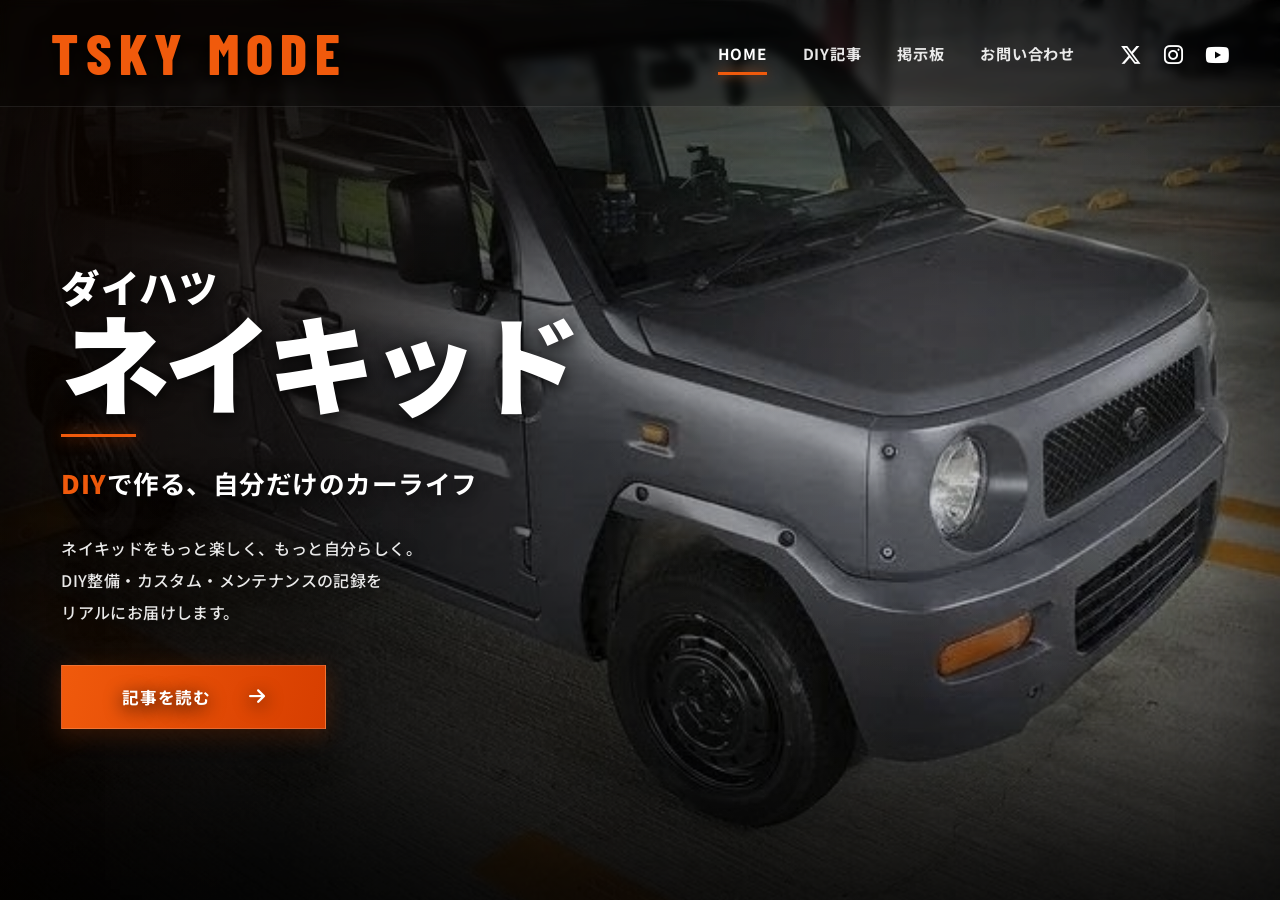
==== index.html @ caa02535 "Update index.html" ====
<!DOCTYPE html>
<html lang="ja">

<head>

  <meta charset="UTF-8">

  <meta name="viewport"
        content="width=device-width, initial-scale=1.0">

  <title>ダイハツ ネイキッド DIY整備＆チョイカスタム</title>

  <meta name="description"
        content="ダイハツ ネイキッドをDIY整備・カーオーディオ・チョイカスタムで楽しむブログ">

  <!-- Google Fonts -->
  <link rel="preconnect"
        href="https://fonts.googleapis.com">

  <link rel="preconnect"
        href="https://fonts.gstatic.com"
        crossorigin>

  <link href="https://fonts.googleapis.com/css2?family=Barlow+Condensed:wght@500;600;700;800&family=Noto+Sans+JP:wght@400;500;700;900&display=swap"
        rel="stylesheet">

  <!-- Font Awesome -->
  <link rel="stylesheet"
        href="https://cdnjs.cloudflare.com/ajax/libs/font-awesome/6.5.1/css/all.min.css">


  <style>

    /* ========================================
       リセット
    ======================================== */

    * {
      box-sizing: border-box;
      margin: 0;
      padding: 0;
    }

    html {
      scroll-behavior: smooth;
    }

    body {
      min-height: 100vh;
      overflow-x: hidden;
      background: #050505;
      color: #ffffff;
      font-family: "Noto Sans JP", sans-serif;
    }

    a {
      color: inherit;
      text-decoration: none;
    }

    ul {
      list-style: none;
    }

    button {
      font: inherit;
    }


    /* ========================================
       TOPページ全体
    ======================================== */

    .hero {
      position: relative;
      display: flex;
      flex-direction: column;
      width: 100%;
      min-height: 100vh;
      overflow: hidden;

      background-image:

        linear-gradient(
          90deg,
          rgba(0, 0, 0, 0.90) 0%,
          rgba(0, 0, 0, 0.76) 22%,
          rgba(0, 0, 0, 0.42) 42%,
          rgba(0, 0, 0, 0.10) 68%,
          rgba(0, 0, 0, 0.22) 100%
        ),

        linear-gradient(
          180deg,
          rgba(0, 0, 0, 0.72) 0%,
          rgba(0, 0, 0, 0.08) 35%,
          rgba(0, 0, 0, 0.10) 64%,
          rgba(0, 0, 0, 0.75) 100%
        ),

        url("images/naked-top.jpg");

      background-repeat: no-repeat;
      background-position: 75% center;
      background-size: cover;
    }


    /* ガレージ風の暗い質感 */

    .hero::before {
      content: "";
      position: absolute;
      inset: 0;
      z-index: 0;
      pointer-events: none;

      background:

        radial-gradient(
          circle at 72% 42%,
          rgba(255, 255, 255, 0.11),
          transparent 31%
        ),

        linear-gradient(
          120deg,
          rgba(239, 91, 12, 0.06),
          transparent 42%
        );
    }


    /* 上下の暗い影 */

    .hero::after {
      content: "";
      position: absolute;
      inset: 0;
      z-index: 0;
      pointer-events: none;

      box-shadow:
        inset 0 100px 100px rgba(0, 0, 0, 0.30),
        inset 0 -100px 120px rgba(0, 0, 0, 0.42);
    }


    /* ========================================
       ヘッダー
    ======================================== */

    .site-header {
      position: relative;
      z-index: 20;
      width: 100%;
      padding: 25px 4%;
      border-bottom: 1px solid rgba(255, 255, 255, 0.09);
      background: rgba(0, 0, 0, 0.22);
      backdrop-filter: blur(5px);
    }

    .header-inner {
      display: flex;
      align-items: center;
      justify-content: space-between;
      width: min(1500px, 100%);
      margin: 0 auto;
      gap: 35px;
    }


    /* ロゴ */

    .logo {
      flex-shrink: 0;
      color: #f05a0c;
      font-family: "Barlow Condensed", sans-serif;
      font-size: clamp(3.2rem, 4.4vw, 4.2rem);
      font-weight: 800;
      line-height: 1;
      letter-spacing: 0.13em;
      text-shadow: 0 3px 15px rgba(0, 0, 0, 0.9);
    }


    /* ========================================
       ナビゲーション
    ======================================== */

    .site-nav {
      margin-left: auto;
    }

    .nav-menu {
      display: flex;
      align-items: center;
      gap: clamp(22px, 2.8vw, 48px);
    }

    .nav-menu a {
      position: relative;
      display: block;
      padding: 11px 0;
      color: rgba(255, 255, 255, 0.9);
      font-size: 0.95rem;
      font-weight: 700;
      letter-spacing: 0.05em;

      transition:
        color 0.25s ease,
        opacity 0.25s ease;
    }

    .nav-menu a::after {
      content: "";
      position: absolute;
      left: 0;
      bottom: 0;
      width: 0;
      height: 3px;
      background: #f05a0c;
      box-shadow: 0 0 12px rgba(240, 90, 12, 0.65);
      transition: width 0.25s ease;
    }

    .nav-menu a:hover,
    .nav-menu a.active {
      color: #ffffff;
    }

    .nav-menu a:hover::after,
    .nav-menu a.active::after {
      width: 100%;
    }


    /* ========================================
       SNS
    ======================================== */

    .social-links {
      display: flex;
      align-items: center;
      gap: 22px;
      flex-shrink: 0;
      margin-left: 10px;
    }

    .social-links a {
      color: #ffffff;
      font-size: 1.35rem;

      transition:
        color 0.25s ease,
        transform 0.25s ease;
    }

    .social-links a:hover {
      color: #f05a0c;
      transform: translateY(-3px);
    }


    /* ========================================
       スマホメニューボタン
    ======================================== */

    .menu-button {
      display: none;
      place-items: center;
      width: 46px;
      height: 46px;
      margin-left: auto;
      border: 1px solid rgba(255, 255, 255, 0.25);
      background: rgba(0, 0, 0, 0.55);
      color: #ffffff;
      font-size: 1.3rem;
      cursor: pointer;
    }


    /* ========================================
       メインビジュアル
    ======================================== */

    .hero-main {
      position: relative;
      z-index: 5;
      display: flex;
      flex: 1;
      align-items: center;
      width: min(1500px, 92%);
      margin: 0 auto;
      padding: 55px 0 70px;
    }

    .hero-content {
      width: min(650px, 100%);
      padding-left: 10px;
      text-shadow: 0 4px 18px rgba(0, 0, 0, 0.95);
    }


    /* ダイハツ */

    .brand-small {
      margin-bottom: 0;
      color: #ffffff;
      font-size: clamp(1.7rem, 3vw, 3rem);
      font-weight: 900;
      line-height: 1.15;
      letter-spacing: 0.04em;
    }


    /* ネイキッド */

    .hero-title {
      margin-bottom: 23px;
      color: #ffffff;
      font-size: clamp(4.8rem, 8.5vw, 8.8rem);
      font-weight: 900;
      line-height: 0.95;
      letter-spacing: -0.055em;
      white-space: nowrap;
    }


    /* オレンジ線 */

    .orange-line {
      width: 75px;
      height: 3px;
      margin: 0 0 26px;
      border: 0;
      background: #f05a0c;
      box-shadow: 0 0 16px rgba(240, 90, 12, 0.7);
    }


    /* キャッチコピー */

    .hero-subtitle {
      margin-bottom: 29px;
      color: #ffffff;
      font-size: clamp(1.25rem, 2vw, 2rem);
      font-weight: 700;
      line-height: 1.55;
      letter-spacing: 0.02em;
    }

    .hero-subtitle .accent {
      color: #f05a0c;
      font-weight: 900;
    }


    /* 説明文 */

    .hero-description {
      max-width: 550px;
      margin-bottom: 37px;
      color: rgba(255, 255, 255, 0.91);
      font-size: clamp(0.95rem, 1.25vw, 1.12rem);
      font-weight: 500;
      line-height: 2;
      letter-spacing: 0.025em;
    }


    /* ========================================
       記事ボタン
    ======================================== */

    .hero-button {
      display: inline-flex;
      align-items: center;
      justify-content: center;
      gap: 38px;
      min-width: 265px;
      padding: 19px 31px;
      border: 1px solid rgba(255, 255, 255, 0.16);

      background: linear-gradient(
        105deg,
        #f05a0c,
        #d73e00
      );

      color: #ffffff;
      font-size: 1.04rem;
      font-weight: 700;
      letter-spacing: 0.04em;

      box-shadow:
        0 16px 40px rgba(0, 0, 0, 0.42),
        0 6px 22px rgba(240, 90, 12, 0.28);

      transition:
        transform 0.25s ease,
        box-shadow 0.25s ease,
        background 0.25s ease;
    }

    .hero-button i {
      font-size: 1.15rem;
      transition: transform 0.25s ease;
    }

    .hero-button:hover {
      transform: translateY(-3px);

      background: linear-gradient(
        105deg,
        #ff6918,
        #e64500
      );

      box-shadow:
        0 20px 48px rgba(0, 0, 0, 0.52),
        0 8px 30px rgba(240, 90, 12, 0.4);
    }

    .hero-button:hover i {
      transform: translateX(7px);
    }


    /* ========================================
       スクロール表示
    ======================================== */

    .scroll-mark {
      position: absolute;
      right: 4%;
      bottom: 38px;
      z-index: 6;
      display: flex;
      flex-direction: column;
      align-items: center;
      gap: 9px;

      color: rgba(255, 255, 255, 0.75);
      font-family: "Barlow Condensed", sans-serif;
      font-size: 0.72rem;
      font-weight: 700;
      letter-spacing: 0.15em;
    }

    .scroll-mark::after {
      content: "";
      width: 1px;
      height: 50px;

      background: linear-gradient(
        to bottom,
        rgba(255, 255, 255, 0.9),
        transparent
      );

      animation: scrollLine 1.8s ease-in-out infinite;
    }

    @keyframes scrollLine {

      0%,
      100% {
        opacity: 0.35;
        transform: scaleY(0.55);
        transform-origin: top;
      }

      50% {
        opacity: 1;
        transform: scaleY(1);
        transform-origin: top;
      }
    }


    /* ========================================
       タブレット
    ======================================== */

    @media screen and (max-width: 1150px) {

      .site-header {
        padding: 22px 3%;
      }

      .header-inner {
        gap: 20px;
      }

      .nav-menu {
        gap: 22px;
      }

      .social-links {
        gap: 15px;
        margin-left: 0;
      }

      .hero {
        background-position: 63% center;
      }

      .hero-main {
        width: 94%;
      }
    }


    /* ========================================
       スマートフォン
    ======================================== */

    @media screen and (max-width: 850px) {

      .hero {
        min-height: 100svh;

        background-image:

          linear-gradient(
            180deg,
            rgba(0, 0, 0, 0.5) 0%,
            rgba(0, 0, 0, 0.22) 31%,
            rgba(0, 0, 0, 0.72) 58%,
            rgba(0, 0, 0, 0.98) 100%
          ),

          url("images/naked-top.jpg");

        background-position: 59% center;
      }

      .site-header {
        padding: 17px 20px;
      }

      .header-inner {
        gap: 12px;
      }

      .logo {
        font-size: 1.55rem;
      }

      .menu-button {
        display: grid;
      }

      .site-nav {
        margin-left: 0;
      }

      .nav-menu {
        position: absolute;
        top: 79px;
        left: 18px;
        right: 18px;

        display: none;
        flex-direction: column;
        align-items: stretch;

        gap: 0;
        padding: 8px 20px;

        border: 1px solid rgba(255, 255, 255, 0.13);

        background: rgba(5, 5, 5, 0.97);

        box-shadow:
          0 20px 50px rgba(0, 0, 0, 0.65);

        backdrop-filter: blur(15px);
      }

      .nav-menu.open {
        display: flex;
      }

      .nav-menu li {
        border-bottom: 1px solid rgba(255, 255, 255, 0.09);
      }

      .nav-menu li:last-child {
        border-bottom: 0;
      }

      .nav-menu a {
        padding: 17px 5px;
      }

      .social-links {
        display: none;
      }

      .hero-main {
        align-items: flex-end;
        width: calc(100% - 40px);
        padding: 80px 0 43px;
      }

      .hero-content {
        width: 100%;
        padding-left: 0;
      }

      .brand-small {
        font-size: 1.55rem;
      }

      .hero-title {
        margin-bottom: 17px;
        font-size: clamp(3.7rem, 17vw, 5.8rem);
      }

      .orange-line {
        margin-bottom: 20px;
      }

      .hero-subtitle {
        margin-bottom: 19px;
        font-size: 1.17rem;
      }

      .hero-description {
        margin-bottom: 27px;
        font-size: 0.9rem;
        line-height: 1.85;
      }

      .hero-button {
        min-width: 220px;
        padding: 16px 25px;
      }

      .scroll-mark {
        display: none;
      }
    }


    /* ========================================
       小さいスマートフォン
    ======================================== */

    @media screen and (max-width: 470px) {

      .hero {
        background-position: 57% center;
      }

      .hero-main {
        width: calc(100% - 30px);
      }

      .hero-title {
        font-size: 3.55rem;
      }

      .hero-subtitle {
        font-size: 1.05rem;
      }

      .hero-description br {
        display: none;
      }

      .hero-button {
        width: 100%;
      }
    }

  </style>

</head>


<body>


  <main class="hero">


    <!-- ======================================
         ヘッダー
    ======================================= -->

    <header class="site-header">

      <div class="header-inner">


        <!-- ロゴ -->

        <a href="index.html"
           class="logo">

          TSKY MODE

        </a>


        <!-- スマホ用メニューボタン -->

        <button class="menu-button"
                id="menuButton"
                type="button"
                aria-label="メニューを開く"
                aria-expanded="false">

          <i class="fa-solid fa-bars"></i>

        </button>


        <!-- ナビゲーション -->

        <nav class="site-nav"
             aria-label="メインメニュー">

          <ul class="nav-menu"
              id="navMenu">


            <li>

              <a href="index.html"
                 class="active">

                HOME

              </a>

            </li>


            <li>

              <a href="diy_deck.html">

                DIY記事

              </a>

            </li>


            <li>

              <a href="bbs.html">

                掲示板

              </a>

            </li>


            <li>

              <a href="mailto:t.skymode51@gmail.com">

                お問い合わせ

              </a>

            </li>


          </ul>

        </nav>


        <!-- SNSリンク -->

        <div class="social-links">


          <a href="#"
             target="_blank"
             rel="noopener noreferrer"
             aria-label="X">

            <i class="fa-brands fa-x-twitter"></i>

          </a>


          <a href="#"
             target="_blank"
             rel="noopener noreferrer"
             aria-label="Instagram">

            <i class="fa-brands fa-instagram"></i>

          </a>


          <a href="#"
             target="_blank"
             rel="noopener noreferrer"
             aria-label="YouTube">

            <i class="fa-brands fa-youtube"></i>

          </a>


        </div>


      </div>

    </header>


    <!-- ======================================
         メインビジュアル
    ======================================= -->

    <section class="hero-main">

      <div class="hero-content">


        <p class="brand-small">

          ダイハツ

        </p>


        <h1 class="hero-title">

          ネイキッド

        </h1>


        <hr class="orange-line">


        <h2 class="hero-subtitle">

          <span class="accent">DIY</span>で作る、自分だけのカーライフ

        </h2>


        <p class="hero-description">

          ネイキッドをもっと楽しく、もっと自分らしく。<br>

          DIY整備・カスタム・メンテナンスの記録を<br>

          リアルにお届けします。

        </p>


        <a href="diy_deck.html"
           class="hero-button">

          <span>記事を読む</span>

          <i class="fa-solid fa-arrow-right"></i>

        </a>


      </div>

    </section>


    


  </main>


  <!-- ======================================
       スマホメニュー
  ======================================= -->

  <script>

    const menuButton =
      document.getElementById("menuButton");

    const navMenu =
      document.getElementById("navMenu");

    const menuIcon =
      menuButton.querySelector("i");


    menuButton.addEventListener(
      "click",
      function () {

        const menuIsOpen =
          navMenu.classList.toggle("open");


        menuButton.setAttribute(
          "aria-expanded",
          menuIsOpen
        );


        if (menuIsOpen) {

          menuIcon.classList.remove(
            "fa-bars"
          );

          menuIcon.classList.add(
            "fa-xmark"
          );

        } else {

          menuIcon.classList.remove(
            "fa-xmark"
          );

          menuIcon.classList.add(
            "fa-bars"
          );

        }

      }
    );


    /* メニューリンクを押したら閉じる */

    const navigationLinks =
      navMenu.querySelectorAll("a");


    navigationLinks.forEach(
      function (link) {

        link.addEventListener(
          "click",
          function () {

            navMenu.classList.remove(
              "open"
            );

            menuButton.setAttribute(
              "aria-expanded",
              "false"
            );

            menuIcon.classList.remove(
              "fa-xmark"
            );

            menuIcon.classList.add(
              "fa-bars"
            );

          }
        );

      }
    );


    /* メニュー外をクリックしても閉じる */

    document.addEventListener(
      "click",
      function (event) {

        const clickedMenuButton =
          menuButton.contains(event.target);

        const clickedNavigation =
          navMenu.contains(event.target);


        if (
          !clickedMenuButton &&
          !clickedNavigation
        ) {

          navMenu.classList.remove(
            "open"
          );

          menuButton.setAttribute(
            "aria-expanded",
            "false"
          );

          menuIcon.classList.remove(
            "fa-xmark"
          );

          menuIcon.classList.add(
            "fa-bars"
          );

        }

      }
    );

  </script>


</body>

</html>
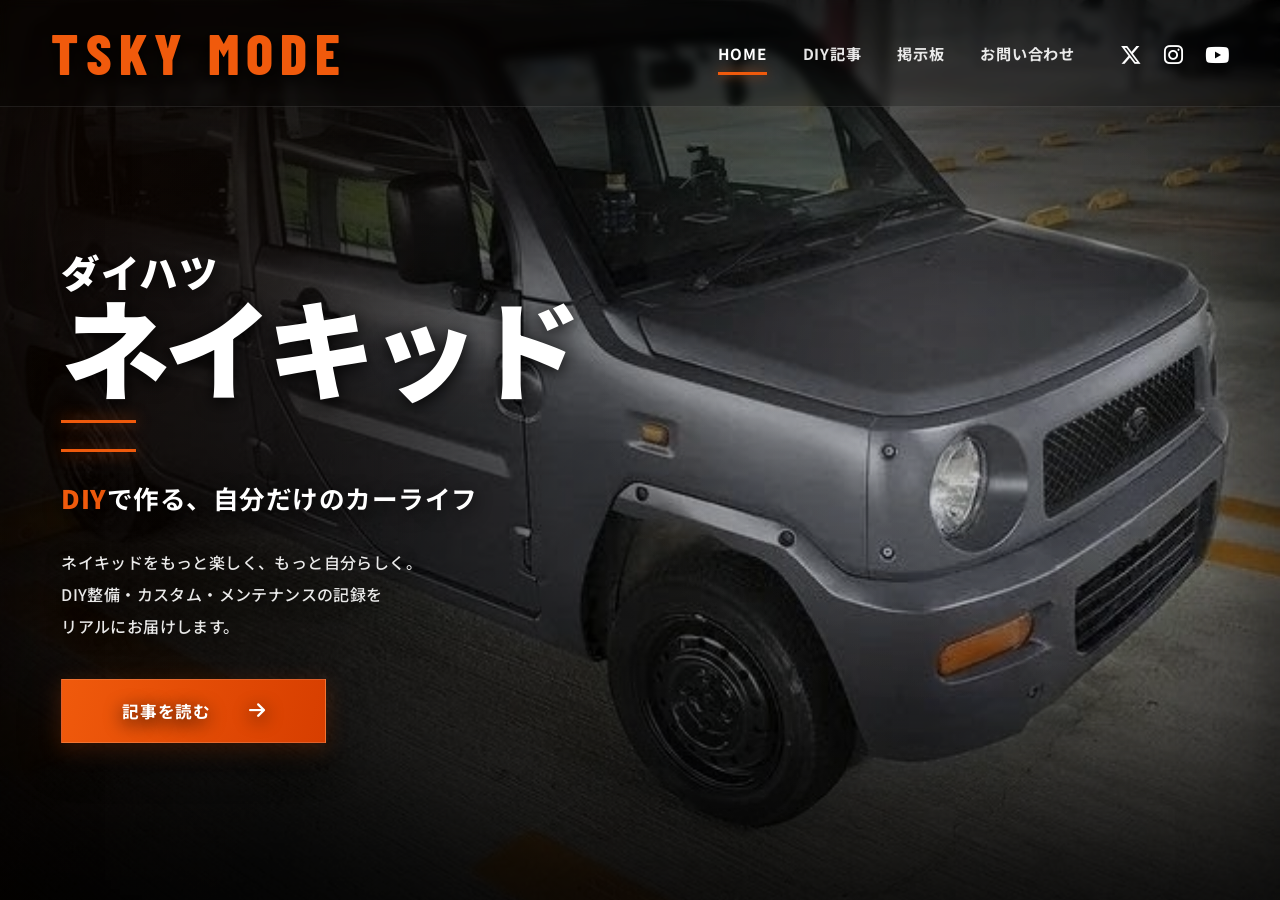
==== commit 605aa29b: "Update index.html" ====
--- a/index.html
+++ b/index.html
@@ -837,11 +837,15 @@
         </p>
 
 
-        <h1 class="hero-title">
-
-          ネイキッド
-
-        </h1>
+        <div class="title-wrap">
+
+  <h1 class="hero-title">
+    ネイキッド
+  </h1>
+
+  <div class="orange-line"></div>
+
+</div>
 
 
         <hr class="orange-line">
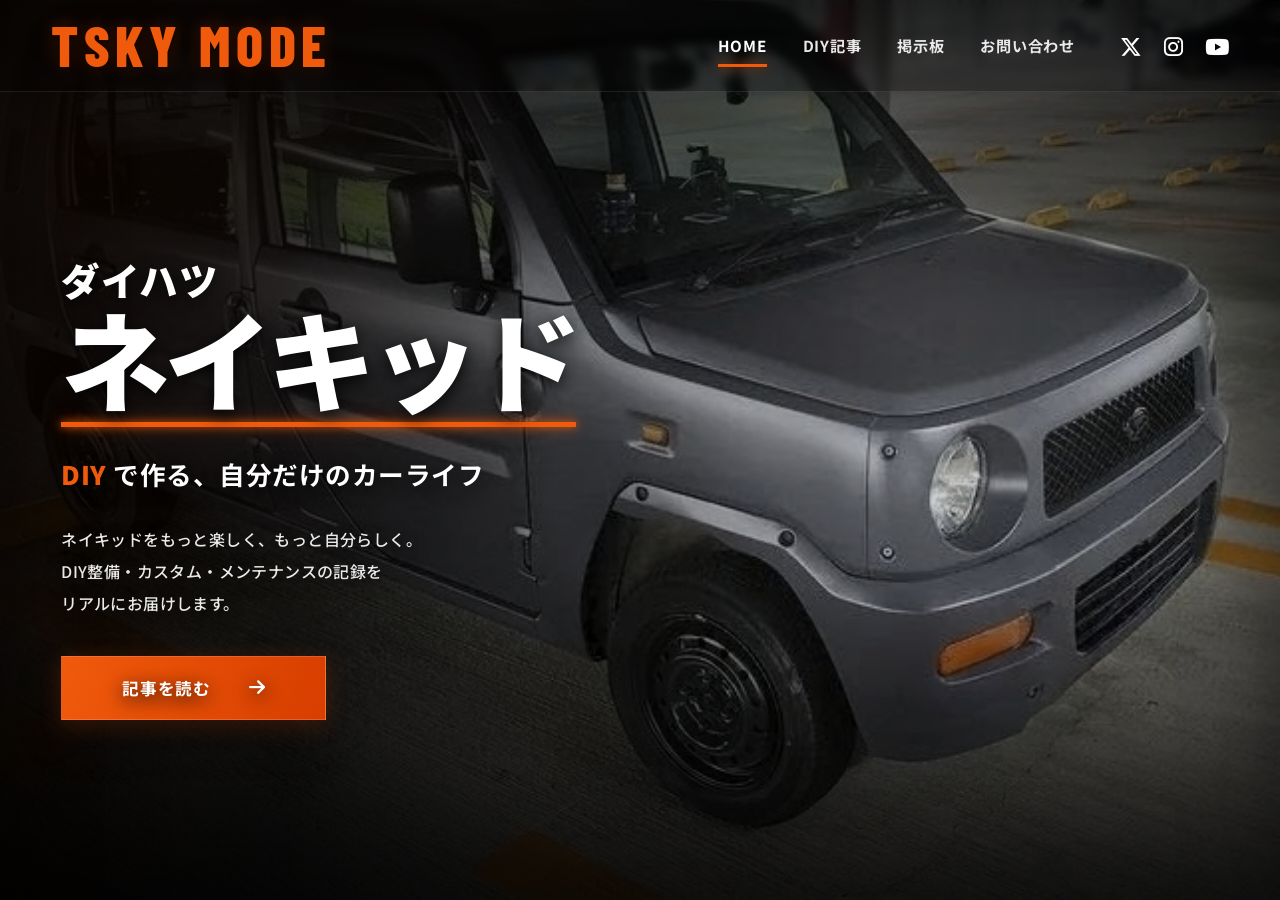
==== commit ac386dc0: "Update index.html" ====
--- a/index.html
+++ b/index.html
@@ -3,1027 +3,1644 @@
 
 <head>
 
-  <meta charset="UTF-8">
-
-  <meta name="viewport"
-        content="width=device-width, initial-scale=1.0">
-
-  <title>ダイハツ ネイキッド DIY整備＆チョイカスタム</title>
-
-  <meta name="description"
-        content="ダイハツ ネイキッドをDIY整備・カーオーディオ・チョイカスタムで楽しむブログ">
-
-  <!-- Google Fonts -->
-  <link rel="preconnect"
-        href="https://fonts.googleapis.com">
-
-  <link rel="preconnect"
-        href="https://fonts.gstatic.com"
-        crossorigin>
-
-  <link href="https://fonts.googleapis.com/css2?family=Barlow+Condensed:wght@500;600;700;800&family=Noto+Sans+JP:wght@400;500;700;900&display=swap"
-        rel="stylesheet">
-
-  <!-- Font Awesome -->
-  <link rel="stylesheet"
-        href="https://cdnjs.cloudflare.com/ajax/libs/font-awesome/6.5.1/css/all.min.css">
-
-
-  <style>
-
-    /* ========================================
-       リセット
-    ======================================== */
-
-    * {
-      box-sizing: border-box;
-      margin: 0;
-      padding: 0;
-    }
-
-    html {
-      scroll-behavior: smooth;
-    }
-
-    body {
-      min-height: 100vh;
-      overflow-x: hidden;
-      background: #050505;
-      color: #ffffff;
-      font-family: "Noto Sans JP", sans-serif;
-    }
-
-    a {
-      color: inherit;
-      text-decoration: none;
-    }
-
-    ul {
-      list-style: none;
-    }
-
-    button {
-      font: inherit;
-    }
-
-
-    /* ========================================
-       TOPページ全体
-    ======================================== */
+<meta charset="UTF-8">
+
+<meta name="viewport"
+content="width=device-width, initial-scale=1.0">
+
+<title>ダイハツ ネイキッド DIY整備＆チョイカスタム</title>
+
+<meta name="description"
+content="ダイハツ ネイキッドをDIY整備・カーオーディオ・チョイカスタムで楽しむブログ">
+
+
+<!-- Google Fonts -->
+
+<link rel="preconnect"
+href="https://fonts.googleapis.com">
+
+<link rel="preconnect"
+href="https://fonts.gstatic.com"
+crossorigin>
+
+<link href="https://fonts.googleapis.com/css2?family=Barlow+Condensed:wght@500;600;700;800&family=Noto+Sans+JP:wght@400;500;700;900&display=swap"
+rel="stylesheet">
+
+
+<!-- Font Awesome -->
+
+<link rel="stylesheet"
+href="https://cdnjs.cloudflare.com/ajax/libs/font-awesome/6.5.1/css/all.min.css">
+
+
+<style>
+
+
+/* ========================================
+   基本設定
+======================================== */
+
+* {
+    box-sizing: border-box;
+    margin: 0;
+    padding: 0;
+}
+
+
+html {
+    width: 100%;
+    min-height: 100%;
+}
+
+
+body {
+    width: 100%;
+    min-height: 100vh;
+
+    overflow-x: hidden;
+
+    background: #050505;
+    color: #ffffff;
+
+    font-family:
+    "Noto Sans JP",
+    sans-serif;
+}
+
+
+a {
+    color: inherit;
+    text-decoration: none;
+}
+
+
+ul {
+    list-style: none;
+}
+
+
+button {
+    font: inherit;
+}
+
+
+
+/* ========================================
+   TOPページ
+======================================== */
+
+.hero {
+
+    position: relative;
+
+    display: flex;
+
+    flex-direction: column;
+
+    width: 100%;
+
+    min-height: 100vh;
+
+    overflow: hidden;
+
+
+    background-image:
+
+        linear-gradient(
+            90deg,
+            rgba(0,0,0,0.90) 0%,
+            rgba(0,0,0,0.76) 22%,
+            rgba(0,0,0,0.42) 42%,
+            rgba(0,0,0,0.10) 68%,
+            rgba(0,0,0,0.22) 100%
+        ),
+
+        linear-gradient(
+            180deg,
+            rgba(0,0,0,0.72) 0%,
+            rgba(0,0,0,0.08) 35%,
+            rgba(0,0,0,0.10) 64%,
+            rgba(0,0,0,0.75) 100%
+        ),
+
+        url("images/naked-top.jpg");
+
+
+    background-repeat: no-repeat;
+
+    background-position:
+    75% center;
+
+    background-size: cover;
+}
+
+
+
+/* ========================================
+   背景の質感
+======================================== */
+
+.hero::before {
+
+    content: "";
+
+    position: absolute;
+
+    inset: 0;
+
+    z-index: 0;
+
+    pointer-events: none;
+
+
+    background:
+
+        radial-gradient(
+            circle at 72% 42%,
+            rgba(255,255,255,0.11),
+            transparent 31%
+        ),
+
+        linear-gradient(
+            120deg,
+            rgba(239,91,12,0.06),
+            transparent 42%
+        );
+}
+
+
+
+/* ========================================
+   上下の影
+======================================== */
+
+.hero::after {
+
+    content: "";
+
+    position: absolute;
+
+    inset: 0;
+
+    z-index: 0;
+
+    pointer-events: none;
+
+
+    box-shadow:
+
+        inset 0 100px 100px
+        rgba(0,0,0,0.30),
+
+        inset 0 -100px 120px
+        rgba(0,0,0,0.42);
+}
+
+
+
+/* ========================================
+   ヘッダー
+======================================== */
+
+.site-header {
+
+    position: relative;
+
+    z-index: 20;
+
+    width: 100%;
+
+    padding:
+    20px 4%;
+
+    border-bottom:
+    1px solid rgba(255,255,255,0.09);
+
+    background:
+    rgba(0,0,0,0.22);
+
+    backdrop-filter:
+    blur(5px);
+}
+
+
+
+.header-inner {
+
+    display: flex;
+
+    align-items: center;
+
+    justify-content: space-between;
+
+    width:
+    min(1500px,100%);
+
+    margin:
+    0 auto;
+
+    gap: 35px;
+}
+
+
+
+/* ========================================
+   TSKY MODE ロゴ
+======================================== */
+
+.logo {
+
+    flex-shrink: 0;
+
+    color: #f05a0c;
+
+    font-family:
+    "Barlow Condensed",
+    sans-serif;
+
+    font-size:
+    clamp(3.2rem,4.4vw,4.2rem);
+
+    font-weight: 800;
+
+    line-height: 0.9;
+
+    letter-spacing: 0.10em;
+
+
+    text-shadow:
+
+        0 3px 15px
+        rgba(0,0,0,0.95),
+
+        0 0 18px
+        rgba(240,90,12,0.35);
+
+
+    transition:
+    color 0.25s ease,
+    text-shadow 0.25s ease;
+}
+
+
+
+.logo:hover {
+
+    color: #ff6a18;
+
+
+    text-shadow:
+
+        0 3px 15px
+        rgba(0,0,0,0.95),
+
+        0 0 25px
+        rgba(240,90,12,0.55);
+}
+
+
+
+/* ========================================
+   ナビゲーション
+======================================== */
+
+.site-nav {
+
+    margin-left: auto;
+}
+
+
+
+.nav-menu {
+
+    display: flex;
+
+    align-items: center;
+
+    gap:
+    clamp(22px,2.8vw,48px);
+}
+
+
+
+.nav-menu a {
+
+    position: relative;
+
+    display: block;
+
+    padding:
+    11px 0;
+
+    color:
+    rgba(255,255,255,0.90);
+
+    font-size:
+    0.95rem;
+
+    font-weight: 700;
+
+    letter-spacing:
+    0.05em;
+
+    transition:
+    color 0.25s ease;
+}
+
+
+
+.nav-menu a::after {
+
+    content: "";
+
+    position: absolute;
+
+    left: 0;
+
+    bottom: 0;
+
+    width: 0;
+
+    height: 3px;
+
+    background:
+    #f05a0c;
+
+    box-shadow:
+    0 0 12px
+    rgba(240,90,12,0.65);
+
+    transition:
+    width 0.25s ease;
+}
+
+
+
+.nav-menu a:hover,
+.nav-menu a.active {
+
+    color: #ffffff;
+}
+
+
+
+.nav-menu a:hover::after,
+.nav-menu a.active::after {
+
+    width: 100%;
+}
+
+
+
+/* ========================================
+   SNS
+======================================== */
+
+.social-links {
+
+    display: flex;
+
+    align-items: center;
+
+    gap: 22px;
+
+    flex-shrink: 0;
+
+    margin-left:
+    10px;
+}
+
+
+
+.social-links a {
+
+    color: #ffffff;
+
+    font-size:
+    1.35rem;
+
+    transition:
+    color 0.25s ease,
+    transform 0.25s ease;
+}
+
+
+
+.social-links a:hover {
+
+    color:
+    #f05a0c;
+
+    transform:
+    translateY(-3px);
+}
+
+
+
+/* ========================================
+   スマホメニューボタン
+======================================== */
+
+.menu-button {
+
+    display: none;
+
+    place-items: center;
+
+    width: 46px;
+
+    height: 46px;
+
+    margin-left: auto;
+
+    border:
+    1px solid
+    rgba(255,255,255,0.25);
+
+    background:
+    rgba(0,0,0,0.55);
+
+    color:
+    #ffffff;
+
+    font-size:
+    1.3rem;
+
+    cursor:
+    pointer;
+}
+
+
+
+/* ========================================
+   メインエリア
+======================================== */
+
+.hero-main {
+
+    position: relative;
+
+    z-index: 5;
+
+    display: flex;
+
+    flex: 1;
+
+    align-items: center;
+
+    width:
+    min(1500px,92%);
+
+    margin:
+    0 auto;
+
+    padding:
+    55px 0 70px;
+}
+
+
+
+.hero-content {
+
+    width:
+    min(700px,100%);
+
+    padding-left:
+    10px;
+
+    text-shadow:
+    0 4px 18px
+    rgba(0,0,0,0.95);
+}
+
+
+
+/* ========================================
+   ダイハツ
+======================================== */
+
+.brand-small {
+
+    margin-bottom:
+    4px;
+
+    color:
+    #ffffff;
+
+    font-size:
+    clamp(1.7rem,3vw,3rem);
+
+    font-weight:
+    900;
+
+    line-height:
+    1.15;
+
+    letter-spacing:
+    0.04em;
+}
+
+
+
+/* ========================================
+   ネイキッド＋オレンジ線
+======================================== */
+
+/*
+   title-wrapを文字幅に合わせます。
+   これによってオレンジ線も
+   ネイキッドの文字幅いっぱいになります。
+*/
+
+.title-wrap {
+
+    display:
+    inline-block;
+
+    margin-bottom:
+    27px;
+}
+
+
+
+.hero-title {
+
+    margin: 0;
+
+    color:
+    #ffffff;
+
+    font-size:
+    clamp(4.8rem,8.5vw,8.8rem);
+
+    font-weight:
+    900;
+
+    line-height:
+    0.95;
+
+    letter-spacing:
+    -0.055em;
+
+    white-space:
+    nowrap;
+}
+
+
+
+/* ネイキッドの文字幅いっぱい */
+
+.orange-line {
+
+    width: 100%;
+
+    height: 5px;
+
+    margin-top:
+    14px;
+
+    background:
+    #f05a0c;
+
+    box-shadow:
+
+        0 0 8px
+        rgba(240,90,12,0.90),
+
+        0 0 18px
+        rgba(240,90,12,0.45);
+}
+
+
+
+/* ========================================
+   キャッチコピー
+======================================== */
+
+.hero-subtitle {
+
+    margin-bottom:
+    29px;
+
+    color:
+    #ffffff;
+
+    font-size:
+    clamp(1.25rem,2vw,2rem);
+
+    font-weight:
+    700;
+
+    line-height:
+    1.55;
+
+    letter-spacing:
+    0.02em;
+}
+
+
+
+.hero-subtitle .accent {
+
+    color:
+    #f05a0c;
+
+    font-weight:
+    900;
+}
+
+
+
+/* ========================================
+   説明文
+======================================== */
+
+.hero-description {
+
+    max-width:
+    550px;
+
+    margin-bottom:
+    37px;
+
+    color:
+    rgba(255,255,255,0.91);
+
+    font-size:
+    clamp(0.95rem,1.25vw,1.12rem);
+
+    font-weight:
+    500;
+
+    line-height:
+    2;
+
+    letter-spacing:
+    0.025em;
+}
+
+
+
+/* ========================================
+   記事を読むボタン
+======================================== */
+
+.hero-button {
+
+    display:
+    inline-flex;
+
+    align-items:
+    center;
+
+    justify-content:
+    center;
+
+    gap:
+    38px;
+
+    min-width:
+    265px;
+
+    padding:
+    19px 31px;
+
+    border:
+    1px solid
+    rgba(255,255,255,0.16);
+
+
+    background:
+
+        linear-gradient(
+            105deg,
+            #f05a0c,
+            #d73e00
+        );
+
+
+    color:
+    #ffffff;
+
+    font-size:
+    1.04rem;
+
+    font-weight:
+    700;
+
+    letter-spacing:
+    0.04em;
+
+
+    box-shadow:
+
+        0 16px 40px
+        rgba(0,0,0,0.42),
+
+        0 6px 22px
+        rgba(240,90,12,0.28);
+
+
+    transition:
+
+        transform 0.25s ease,
+
+        box-shadow 0.25s ease,
+
+        background 0.25s ease;
+}
+
+
+
+.hero-button i {
+
+    font-size:
+    1.15rem;
+
+    transition:
+    transform 0.25s ease;
+}
+
+
+
+.hero-button:hover {
+
+    transform:
+    translateY(-3px);
+
+
+    background:
+
+        linear-gradient(
+            105deg,
+            #ff6918,
+            #e64500
+        );
+
+
+    box-shadow:
+
+        0 20px 48px
+        rgba(0,0,0,0.52),
+
+        0 8px 30px
+        rgba(240,90,12,0.40);
+}
+
+
+
+.hero-button:hover i {
+
+    transform:
+    translateX(7px);
+}
+
+
+
+/* ========================================
+   タブレット
+======================================== */
+
+@media screen and (max-width:1150px) {
+
+
+    .site-header {
+
+        padding:
+        18px 3%;
+    }
+
+
+    .header-inner {
+
+        gap:
+        20px;
+    }
+
+
+    .logo {
+
+        font-size:
+        clamp(2.6rem,4vw,3.5rem);
+    }
+
+
+    .nav-menu {
+
+        gap:
+        22px;
+    }
+
+
+    .social-links {
+
+        gap:
+        15px;
+
+        margin-left:
+        0;
+    }
+
 
     .hero {
-      position: relative;
-      display: flex;
-      flex-direction: column;
-      width: 100%;
-      min-height: 100vh;
-      overflow: hidden;
-
-      background-image:
-
-        linear-gradient(
-          90deg,
-          rgba(0, 0, 0, 0.90) 0%,
-          rgba(0, 0, 0, 0.76) 22%,
-          rgba(0, 0, 0, 0.42) 42%,
-          rgba(0, 0, 0, 0.10) 68%,
-          rgba(0, 0, 0, 0.22) 100%
-        ),
-
-        linear-gradient(
-          180deg,
-          rgba(0, 0, 0, 0.72) 0%,
-          rgba(0, 0, 0, 0.08) 35%,
-          rgba(0, 0, 0, 0.10) 64%,
-          rgba(0, 0, 0, 0.75) 100%
-        ),
-
-        url("images/naked-top.jpg");
-
-      background-repeat: no-repeat;
-      background-position: 75% center;
-      background-size: cover;
-    }
-
-
-    /* ガレージ風の暗い質感 */
-
-    .hero::before {
-      content: "";
-      position: absolute;
-      inset: 0;
-      z-index: 0;
-      pointer-events: none;
-
-      background:
-
-        radial-gradient(
-          circle at 72% 42%,
-          rgba(255, 255, 255, 0.11),
-          transparent 31%
-        ),
-
-        linear-gradient(
-          120deg,
-          rgba(239, 91, 12, 0.06),
-          transparent 42%
-        );
-    }
-
-
-    /* 上下の暗い影 */
-
-    .hero::after {
-      content: "";
-      position: absolute;
-      inset: 0;
-      z-index: 0;
-      pointer-events: none;
-
-      box-shadow:
-        inset 0 100px 100px rgba(0, 0, 0, 0.30),
-        inset 0 -100px 120px rgba(0, 0, 0, 0.42);
-    }
-
-
-    /* ========================================
-       ヘッダー
-    ======================================== */
+
+        background-position:
+        63% center;
+    }
+
+
+    .hero-main {
+
+        width:
+        94%;
+    }
+
+
+}
+
+
+
+/* ========================================
+   スマートフォン
+======================================== */
+
+@media screen and (max-width:850px) {
+
+
+    .hero {
+
+        min-height:
+        100svh;
+
+
+        background-image:
+
+            linear-gradient(
+                180deg,
+                rgba(0,0,0,0.48) 0%,
+                rgba(0,0,0,0.20) 30%,
+                rgba(0,0,0,0.70) 58%,
+                rgba(0,0,0,0.96) 100%
+            ),
+
+            url("images/naked-top.jpg");
+
+
+        background-position:
+        59% center;
+    }
+
+
 
     .site-header {
-      position: relative;
-      z-index: 20;
-      width: 100%;
-      padding: 25px 4%;
-      border-bottom: 1px solid rgba(255, 255, 255, 0.09);
-      background: rgba(0, 0, 0, 0.22);
-      backdrop-filter: blur(5px);
-    }
+
+        padding:
+        15px 20px;
+    }
+
+
 
     .header-inner {
-      display: flex;
-      align-items: center;
-      justify-content: space-between;
-      width: min(1500px, 100%);
-      margin: 0 auto;
-      gap: 35px;
-    }
-
-
-    /* ロゴ */
+
+        gap:
+        12px;
+    }
+
+
 
     .logo {
-      flex-shrink: 0;
-      color: #f05a0c;
-      font-family: "Barlow Condensed", sans-serif;
-      font-size: clamp(3.2rem, 4.4vw, 4.2rem);
-      font-weight: 800;
-      line-height: 1;
-      letter-spacing: 0.13em;
-      text-shadow: 0 3px 15px rgba(0, 0, 0, 0.9);
-    }
-
-
-    /* ========================================
-       ナビゲーション
-    ======================================== */
+
+        font-size:
+        2.25rem;
+
+        letter-spacing:
+        0.08em;
+    }
+
+
+
+    .menu-button {
+
+        display:
+        grid;
+    }
+
+
 
     .site-nav {
-      margin-left: auto;
-    }
+
+        margin-left:
+        0;
+    }
+
+
 
     .nav-menu {
-      display: flex;
-      align-items: center;
-      gap: clamp(22px, 2.8vw, 48px);
-    }
+
+        position:
+        absolute;
+
+        top:
+        76px;
+
+        left:
+        18px;
+
+        right:
+        18px;
+
+
+        display:
+        none;
+
+        flex-direction:
+        column;
+
+        align-items:
+        stretch;
+
+        gap:
+        0;
+
+        padding:
+        8px 20px;
+
+
+        border:
+        1px solid
+        rgba(255,255,255,0.13);
+
+
+        background:
+        rgba(5,5,5,0.97);
+
+
+        box-shadow:
+        0 20px 50px
+        rgba(0,0,0,0.65);
+
+
+        backdrop-filter:
+        blur(15px);
+    }
+
+
+
+    .nav-menu.open {
+
+        display:
+        flex;
+    }
+
+
+
+    .nav-menu li {
+
+        border-bottom:
+        1px solid
+        rgba(255,255,255,0.09);
+    }
+
+
+
+    .nav-menu li:last-child {
+
+        border-bottom:
+        0;
+    }
+
+
 
     .nav-menu a {
-      position: relative;
-      display: block;
-      padding: 11px 0;
-      color: rgba(255, 255, 255, 0.9);
-      font-size: 0.95rem;
-      font-weight: 700;
-      letter-spacing: 0.05em;
-
-      transition:
-        color 0.25s ease,
-        opacity 0.25s ease;
-    }
-
-    .nav-menu a::after {
-      content: "";
-      position: absolute;
-      left: 0;
-      bottom: 0;
-      width: 0;
-      height: 3px;
-      background: #f05a0c;
-      box-shadow: 0 0 12px rgba(240, 90, 12, 0.65);
-      transition: width 0.25s ease;
-    }
-
-    .nav-menu a:hover,
-    .nav-menu a.active {
-      color: #ffffff;
-    }
-
-    .nav-menu a:hover::after,
-    .nav-menu a.active::after {
-      width: 100%;
-    }
-
-
-    /* ========================================
-       SNS
-    ======================================== */
+
+        padding:
+        17px 5px;
+    }
+
+
 
     .social-links {
-      display: flex;
-      align-items: center;
-      gap: 22px;
-      flex-shrink: 0;
-      margin-left: 10px;
-    }
-
-    .social-links a {
-      color: #ffffff;
-      font-size: 1.35rem;
-
-      transition:
-        color 0.25s ease,
-        transform 0.25s ease;
-    }
-
-    .social-links a:hover {
-      color: #f05a0c;
-      transform: translateY(-3px);
-    }
-
-
-    /* ========================================
-       スマホメニューボタン
-    ======================================== */
-
-    .menu-button {
-      display: none;
-      place-items: center;
-      width: 46px;
-      height: 46px;
-      margin-left: auto;
-      border: 1px solid rgba(255, 255, 255, 0.25);
-      background: rgba(0, 0, 0, 0.55);
-      color: #ffffff;
-      font-size: 1.3rem;
-      cursor: pointer;
-    }
-
-
-    /* ========================================
-       メインビジュアル
-    ======================================== */
+
+        display:
+        none;
+    }
+
+
 
     .hero-main {
-      position: relative;
-      z-index: 5;
-      display: flex;
-      flex: 1;
-      align-items: center;
-      width: min(1500px, 92%);
-      margin: 0 auto;
-      padding: 55px 0 70px;
-    }
+
+        align-items:
+        flex-end;
+
+        width:
+        calc(100% - 40px);
+
+        padding:
+        80px 0 43px;
+    }
+
+
 
     .hero-content {
-      width: min(650px, 100%);
-      padding-left: 10px;
-      text-shadow: 0 4px 18px rgba(0, 0, 0, 0.95);
-    }
-
-
-    /* ダイハツ */
+
+        width:
+        100%;
+
+        padding-left:
+        0;
+    }
+
+
 
     .brand-small {
-      margin-bottom: 0;
-      color: #ffffff;
-      font-size: clamp(1.7rem, 3vw, 3rem);
-      font-weight: 900;
-      line-height: 1.15;
-      letter-spacing: 0.04em;
-    }
-
-
-    /* ネイキッド */
+
+        font-size:
+        1.55rem;
+    }
+
+
 
     .hero-title {
-      margin-bottom: 23px;
-      color: #ffffff;
-      font-size: clamp(4.8rem, 8.5vw, 8.8rem);
-      font-weight: 900;
-      line-height: 0.95;
-      letter-spacing: -0.055em;
-      white-space: nowrap;
-    }
-
-
-    /* オレンジ線 */
+
+        font-size:
+        clamp(3.7rem,17vw,5.8rem);
+    }
+
+
+
+    .title-wrap {
+
+        margin-bottom:
+        20px;
+    }
+
+
 
     .orange-line {
-      width: 75px;
-      height: 3px;
-      margin: 0 0 26px;
-      border: 0;
-      background: #f05a0c;
-      box-shadow: 0 0 16px rgba(240, 90, 12, 0.7);
-    }
-
-
-    /* キャッチコピー */
+
+        height:
+        4px;
+
+        margin-top:
+        10px;
+    }
+
+
 
     .hero-subtitle {
-      margin-bottom: 29px;
-      color: #ffffff;
-      font-size: clamp(1.25rem, 2vw, 2rem);
-      font-weight: 700;
-      line-height: 1.55;
-      letter-spacing: 0.02em;
-    }
-
-    .hero-subtitle .accent {
-      color: #f05a0c;
-      font-weight: 900;
-    }
-
-
-    /* 説明文 */
+
+        margin-bottom:
+        19px;
+
+        font-size:
+        1.17rem;
+    }
+
+
 
     .hero-description {
-      max-width: 550px;
-      margin-bottom: 37px;
-      color: rgba(255, 255, 255, 0.91);
-      font-size: clamp(0.95rem, 1.25vw, 1.12rem);
-      font-weight: 500;
-      line-height: 2;
-      letter-spacing: 0.025em;
-    }
-
-
-    /* ========================================
-       記事ボタン
-    ======================================== */
+
+        margin-bottom:
+        27px;
+
+        font-size:
+        0.9rem;
+
+        line-height:
+        1.85;
+    }
+
+
 
     .hero-button {
-      display: inline-flex;
-      align-items: center;
-      justify-content: center;
-      gap: 38px;
-      min-width: 265px;
-      padding: 19px 31px;
-      border: 1px solid rgba(255, 255, 255, 0.16);
-
-      background: linear-gradient(
-        105deg,
-        #f05a0c,
-        #d73e00
-      );
-
-      color: #ffffff;
-      font-size: 1.04rem;
-      font-weight: 700;
-      letter-spacing: 0.04em;
-
-      box-shadow:
-        0 16px 40px rgba(0, 0, 0, 0.42),
-        0 6px 22px rgba(240, 90, 12, 0.28);
-
-      transition:
-        transform 0.25s ease,
-        box-shadow 0.25s ease,
-        background 0.25s ease;
-    }
-
-    .hero-button i {
-      font-size: 1.15rem;
-      transition: transform 0.25s ease;
-    }
-
-    .hero-button:hover {
-      transform: translateY(-3px);
-
-      background: linear-gradient(
-        105deg,
-        #ff6918,
-        #e64500
-      );
-
-      box-shadow:
-        0 20px 48px rgba(0, 0, 0, 0.52),
-        0 8px 30px rgba(240, 90, 12, 0.4);
-    }
-
-    .hero-button:hover i {
-      transform: translateX(7px);
-    }
-
-
-    /* ========================================
-       スクロール表示
-    ======================================== */
-
-    .scroll-mark {
-      position: absolute;
-      right: 4%;
-      bottom: 38px;
-      z-index: 6;
-      display: flex;
-      flex-direction: column;
-      align-items: center;
-      gap: 9px;
-
-      color: rgba(255, 255, 255, 0.75);
-      font-family: "Barlow Condensed", sans-serif;
-      font-size: 0.72rem;
-      font-weight: 700;
-      letter-spacing: 0.15em;
-    }
-
-    .scroll-mark::after {
-      content: "";
-      width: 1px;
-      height: 50px;
-
-      background: linear-gradient(
-        to bottom,
-        rgba(255, 255, 255, 0.9),
-        transparent
-      );
-
-      animation: scrollLine 1.8s ease-in-out infinite;
-    }
-
-    @keyframes scrollLine {
-
-      0%,
-      100% {
-        opacity: 0.35;
-        transform: scaleY(0.55);
-        transform-origin: top;
-      }
-
-      50% {
-        opacity: 1;
-        transform: scaleY(1);
-        transform-origin: top;
-      }
-    }
-
-
-    /* ========================================
-       タブレット
-    ======================================== */
-
-    @media screen and (max-width: 1150px) {
-
-      .site-header {
-        padding: 22px 3%;
-      }
-
-      .header-inner {
-        gap: 20px;
-      }
-
-      .nav-menu {
-        gap: 22px;
-      }
-
-      .social-links {
-        gap: 15px;
-        margin-left: 0;
-      }
-
-      .hero {
-        background-position: 63% center;
-      }
-
-      .hero-main {
-        width: 94%;
-      }
-    }
-
-
-    /* ========================================
-       スマートフォン
-    ======================================== */
-
-    @media screen and (max-width: 850px) {
-
-      .hero {
-        min-height: 100svh;
-
-        background-image:
-
-          linear-gradient(
-            180deg,
-            rgba(0, 0, 0, 0.5) 0%,
-            rgba(0, 0, 0, 0.22) 31%,
-            rgba(0, 0, 0, 0.72) 58%,
-            rgba(0, 0, 0, 0.98) 100%
-          ),
-
-          url("images/naked-top.jpg");
-
-        background-position: 59% center;
-      }
-
-      .site-header {
-        padding: 17px 20px;
-      }
-
-      .header-inner {
-        gap: 12px;
-      }
-
-      .logo {
-        font-size: 1.55rem;
-      }
-
-      .menu-button {
-        display: grid;
-      }
-
-      .site-nav {
-        margin-left: 0;
-      }
-
-      .nav-menu {
-        position: absolute;
-        top: 79px;
-        left: 18px;
-        right: 18px;
-
-        display: none;
-        flex-direction: column;
-        align-items: stretch;
-
-        gap: 0;
-        padding: 8px 20px;
-
-        border: 1px solid rgba(255, 255, 255, 0.13);
-
-        background: rgba(5, 5, 5, 0.97);
-
-        box-shadow:
-          0 20px 50px rgba(0, 0, 0, 0.65);
-
-        backdrop-filter: blur(15px);
-      }
-
-      .nav-menu.open {
-        display: flex;
-      }
-
-      .nav-menu li {
-        border-bottom: 1px solid rgba(255, 255, 255, 0.09);
-      }
-
-      .nav-menu li:last-child {
-        border-bottom: 0;
-      }
-
-      .nav-menu a {
-        padding: 17px 5px;
-      }
-
-      .social-links {
-        display: none;
-      }
-
-      .hero-main {
-        align-items: flex-end;
-        width: calc(100% - 40px);
-        padding: 80px 0 43px;
-      }
-
-      .hero-content {
-        width: 100%;
-        padding-left: 0;
-      }
-
-      .brand-small {
-        font-size: 1.55rem;
-      }
-
-      .hero-title {
-        margin-bottom: 17px;
-        font-size: clamp(3.7rem, 17vw, 5.8rem);
-      }
-
-      .orange-line {
-        margin-bottom: 20px;
-      }
-
-      .hero-subtitle {
-        margin-bottom: 19px;
-        font-size: 1.17rem;
-      }
-
-      .hero-description {
-        margin-bottom: 27px;
-        font-size: 0.9rem;
-        line-height: 1.85;
-      }
-
-      .hero-button {
-        min-width: 220px;
-        padding: 16px 25px;
-      }
-
-      .scroll-mark {
-        display: none;
-      }
-    }
-
-
-    /* ========================================
-       小さいスマートフォン
-    ======================================== */
-
-    @media screen and (max-width: 470px) {
-
-      .hero {
-        background-position: 57% center;
-      }
-
-      .hero-main {
-        width: calc(100% - 30px);
-      }
-
-      .hero-title {
-        font-size: 3.55rem;
-      }
-
-      .hero-subtitle {
-        font-size: 1.05rem;
-      }
-
-      .hero-description br {
-        display: none;
-      }
-
-      .hero-button {
-        width: 100%;
-      }
-    }
-
-  </style>
+
+        min-width:
+        220px;
+
+        padding:
+        16px 25px;
+    }
+
+
+}
+
+
+
+/* ========================================
+   小さいスマートフォン
+======================================== */
+
+@media screen and (max-width:470px) {
+
+
+    .hero {
+
+        background-position:
+        57% center;
+    }
+
+
+
+    .site-header {
+
+        padding:
+        14px 15px;
+    }
+
+
+
+    .logo {
+
+        font-size:
+        2rem;
+    }
+
+
+
+    .hero-main {
+
+        width:
+        calc(100% - 30px);
+    }
+
+
+
+    .hero-title {
+
+        font-size:
+        3.55rem;
+    }
+
+
+
+    .orange-line {
+
+        height:
+        4px;
+
+        margin-top:
+        9px;
+    }
+
+
+
+    .hero-subtitle {
+
+        font-size:
+        1.05rem;
+    }
+
+
+
+    .hero-description br {
+
+        display:
+        none;
+    }
+
+
+
+    .hero-button {
+
+        width:
+        100%;
+    }
+
+
+}
+
+
+</style>
 
 </head>
 
 
+
 <body>
 
 
-  <main class="hero">
-
-
-    <!-- ======================================
-         ヘッダー
-    ======================================= -->
-
-    <header class="site-header">
-
-      <div class="header-inner">
-
-
-        <!-- ロゴ -->
-
-        <a href="index.html"
-           class="logo">
-
-          TSKY MODE
-
-        </a>
-
-
-        <!-- スマホ用メニューボタン -->
-
-        <button class="menu-button"
-                id="menuButton"
-                type="button"
-                aria-label="メニューを開く"
-                aria-expanded="false">
-
-          <i class="fa-solid fa-bars"></i>
-
-        </button>
-
-
-        <!-- ナビゲーション -->
-
-        <nav class="site-nav"
-             aria-label="メインメニュー">
-
-          <ul class="nav-menu"
-              id="navMenu">
-
-
-            <li>
-
-              <a href="index.html"
-                 class="active">
-
-                HOME
-
-              </a>
-
-            </li>
-
-
-            <li>
-
-              <a href="diy_deck.html">
-
-                DIY記事
-
-              </a>
-
-            </li>
-
-
-            <li>
-
-              <a href="bbs.html">
-
-                掲示板
-
-              </a>
-
-            </li>
-
-
-            <li>
-
-              <a href="mailto:t.skymode51@gmail.com">
-
-                お問い合わせ
-
-              </a>
-
-            </li>
-
-
-          </ul>
-
-        </nav>
-
-
-        <!-- SNSリンク -->
-
-        <div class="social-links">
-
-
-          <a href="#"
-             target="_blank"
-             rel="noopener noreferrer"
-             aria-label="X">
-
-            <i class="fa-brands fa-x-twitter"></i>
-
-          </a>
-
-
-          <a href="#"
-             target="_blank"
-             rel="noopener noreferrer"
-             aria-label="Instagram">
-
-            <i class="fa-brands fa-instagram"></i>
-
-          </a>
-
-
-          <a href="#"
-             target="_blank"
-             rel="noopener noreferrer"
-             aria-label="YouTube">
-
-            <i class="fa-brands fa-youtube"></i>
-
-          </a>
-
-
-        </div>
-
-
-      </div>
-
-    </header>
-
-
-    <!-- ======================================
-         メインビジュアル
-    ======================================= -->
-
-    <section class="hero-main">
-
-      <div class="hero-content">
-
-
-        <p class="brand-small">
-
-          ダイハツ
-
-        </p>
-
-
-        <div class="title-wrap">
-
-  <h1 class="hero-title">
-    ネイキッド
-  </h1>
-
-  <div class="orange-line"></div>
+<main class="hero">
+
+
+
+<!-- ======================================
+     ヘッダー
+======================================= -->
+
+<header class="site-header">
+
+
+<div class="header-inner">
+
+
+
+<!-- ロゴ -->
+
+<a href="index.html"
+class="logo">
+
+TSKY MODE
+
+</a>
+
+
+
+<!-- スマホ用メニューボタン -->
+
+<button
+class="menu-button"
+id="menuButton"
+type="button"
+aria-label="メニューを開く"
+aria-expanded="false">
+
+<i class="fa-solid fa-bars"></i>
+
+</button>
+
+
+
+<!-- ナビゲーション -->
+
+<nav
+class="site-nav"
+aria-label="メインメニュー">
+
+
+<ul
+class="nav-menu"
+id="navMenu">
+
+
+
+<li>
+
+<a
+href="index.html"
+class="active">
+
+HOME
+
+</a>
+
+</li>
+
+
+
+<li>
+
+<a href="diy_deck.html">
+
+DIY記事
+
+</a>
+
+</li>
+
+
+
+<li>
+
+<a href="bbs.html">
+
+掲示板
+
+</a>
+
+</li>
+
+
+
+<li>
+
+<a href="mailto:t.skymode51@gmail.com">
+
+お問い合わせ
+
+</a>
+
+</li>
+
+
+
+</ul>
+
+
+</nav>
+
+
+
+<!-- SNS -->
+
+<div class="social-links">
+
+
+<a
+href="#"
+target="_blank"
+rel="noopener noreferrer"
+aria-label="X">
+
+<i class="fa-brands fa-x-twitter"></i>
+
+</a>
+
+
+
+<a
+href="#"
+target="_blank"
+rel="noopener noreferrer"
+aria-label="Instagram">
+
+<i class="fa-brands fa-instagram"></i>
+
+</a>
+
+
+
+<a
+href="#"
+target="_blank"
+rel="noopener noreferrer"
+aria-label="YouTube">
+
+<i class="fa-brands fa-youtube"></i>
+
+</a>
+
 
 </div>
 
 
-        <hr class="orange-line">
-
-
-        <h2 class="hero-subtitle">
-
-          <span class="accent">DIY</span>で作る、自分だけのカーライフ
-
-        </h2>
-
-
-        <p class="hero-description">
-
-          ネイキッドをもっと楽しく、もっと自分らしく。<br>
-
-          DIY整備・カスタム・メンテナンスの記録を<br>
-
-          リアルにお届けします。
-
-        </p>
-
-
-        <a href="diy_deck.html"
-           class="hero-button">
-
-          <span>記事を読む</span>
-
-          <i class="fa-solid fa-arrow-right"></i>
-
-        </a>
-
-
-      </div>
-
-    </section>
-
-
-    
-
-
-  </main>
-
-
-  <!-- ======================================
-       スマホメニュー
-  ======================================= -->
-
-  <script>
-
-    const menuButton =
-      document.getElementById("menuButton");
-
-    const navMenu =
-      document.getElementById("navMenu");
-
-    const menuIcon =
-      menuButton.querySelector("i");
-
-
-    menuButton.addEventListener(
-      "click",
-      function () {
-
-        const menuIsOpen =
-          navMenu.classList.toggle("open");
-
-
-        menuButton.setAttribute(
-          "aria-expanded",
-          menuIsOpen
-        );
-
-
-        if (menuIsOpen) {
-
-          menuIcon.classList.remove(
-            "fa-bars"
-          );
-
-          menuIcon.classList.add(
-            "fa-xmark"
-          );
-
-        } else {
-
-          menuIcon.classList.remove(
-            "fa-xmark"
-          );
-
-          menuIcon.classList.add(
-            "fa-bars"
-          );
-
-        }
-
-      }
-    );
-
-
-    /* メニューリンクを押したら閉じる */
-
-    const navigationLinks =
-      navMenu.querySelectorAll("a");
-
-
-    navigationLinks.forEach(
-      function (link) {
-
-        link.addEventListener(
-          "click",
-          function () {
-
-            navMenu.classList.remove(
-              "open"
-            );
-
-            menuButton.setAttribute(
-              "aria-expanded",
-              "false"
-            );
-
-            menuIcon.classList.remove(
-              "fa-xmark"
-            );
-
-            menuIcon.classList.add(
-              "fa-bars"
-            );
-
-          }
-        );
-
-      }
-    );
-
-
-    /* メニュー外をクリックしても閉じる */
-
-    document.addEventListener(
-      "click",
-      function (event) {
-
-        const clickedMenuButton =
-          menuButton.contains(event.target);
-
-        const clickedNavigation =
-          navMenu.contains(event.target);
-
-
-        if (
-          !clickedMenuButton &&
-          !clickedNavigation
-        ) {
-
-          navMenu.classList.remove(
-            "open"
-          );
-
-          menuButton.setAttribute(
-            "aria-expanded",
-            "false"
-          );
-
-          menuIcon.classList.remove(
-            "fa-xmark"
-          );
-
-          menuIcon.classList.add(
-            "fa-bars"
-          );
-
-        }
-
-      }
-    );
-
-  </script>
+</div>
+
+
+</header>
+
+
+
+<!-- ======================================
+     メインビジュアル
+======================================= -->
+
+<section class="hero-main">
+
+
+<div class="hero-content">
+
+
+
+<p class="brand-small">
+
+ダイハツ
+
+</p>
+
+
+
+<!--
+     ネイキッドとオレンジ線を
+     1つのグループにしています
+-->
+
+<div class="title-wrap">
+
+
+<h1 class="hero-title">
+
+ネイキッド
+
+</h1>
+
+
+<div class="orange-line"></div>
+
+
+</div>
+
+
+
+<h2 class="hero-subtitle">
+
+<span class="accent">
+
+DIY
+
+</span>
+
+で作る、自分だけのカーライフ
+
+</h2>
+
+
+
+<p class="hero-description">
+
+ネイキッドをもっと楽しく、もっと自分らしく。<br>
+
+DIY整備・カスタム・メンテナンスの記録を<br>
+
+リアルにお届けします。
+
+</p>
+
+
+
+<a
+href="diy_deck.html"
+class="hero-button">
+
+
+<span>
+
+記事を読む
+
+</span>
+
+
+<i class="fa-solid fa-arrow-right"></i>
+
+
+</a>
+
+
+
+</div>
+
+
+</section>
+
+
+
+</main>
+
+
+
+<!-- ======================================
+     スマホメニュー
+======================================= -->
+
+<script>
+
+
+const menuButton =
+document.getElementById("menuButton");
+
+
+const navMenu =
+document.getElementById("navMenu");
+
+
+const menuIcon =
+menuButton.querySelector("i");
+
+
+
+menuButton.addEventListener(
+"click",
+function () {
+
+
+const menuIsOpen =
+navMenu.classList.toggle("open");
+
+
+menuButton.setAttribute(
+"aria-expanded",
+menuIsOpen
+);
+
+
+if (menuIsOpen) {
+
+
+menuIcon.classList.remove(
+"fa-bars"
+);
+
+
+menuIcon.classList.add(
+"fa-xmark"
+);
+
+
+} else {
+
+
+menuIcon.classList.remove(
+"fa-xmark"
+);
+
+
+menuIcon.classList.add(
+"fa-bars"
+);
+
+
+}
+
+
+}
+);
+
+
+
+/* メニューリンクを押したら閉じる */
+
+const navigationLinks =
+navMenu.querySelectorAll("a");
+
+
+navigationLinks.forEach(
+function (link) {
+
+
+link.addEventListener(
+"click",
+function () {
+
+
+navMenu.classList.remove(
+"open"
+);
+
+
+menuButton.setAttribute(
+"aria-expanded",
+"false"
+);
+
+
+menuIcon.classList.remove(
+"fa-xmark"
+);
+
+
+menuIcon.classList.add(
+"fa-bars"
+);
+
+
+}
+);
+
+
+}
+);
+
+
+
+/* メニュー外をクリックしたら閉じる */
+
+document.addEventListener(
+"click",
+function (event) {
+
+
+const clickedMenuButton =
+menuButton.contains(event.target);
+
+
+const clickedNavigation =
+navMenu.contains(event.target);
+
+
+if (
+!clickedMenuButton &&
+!clickedNavigation
+) {
+
+
+navMenu.classList.remove(
+"open"
+);
+
+
+menuButton.setAttribute(
+"aria-expanded",
+"false"
+);
+
+
+menuIcon.classList.remove(
+"fa-xmark"
+);
+
+
+menuIcon.classList.add(
+"fa-bars"
+);
+
+
+}
+
+
+}
+);
+
+
+</script>
 
 
 </body>
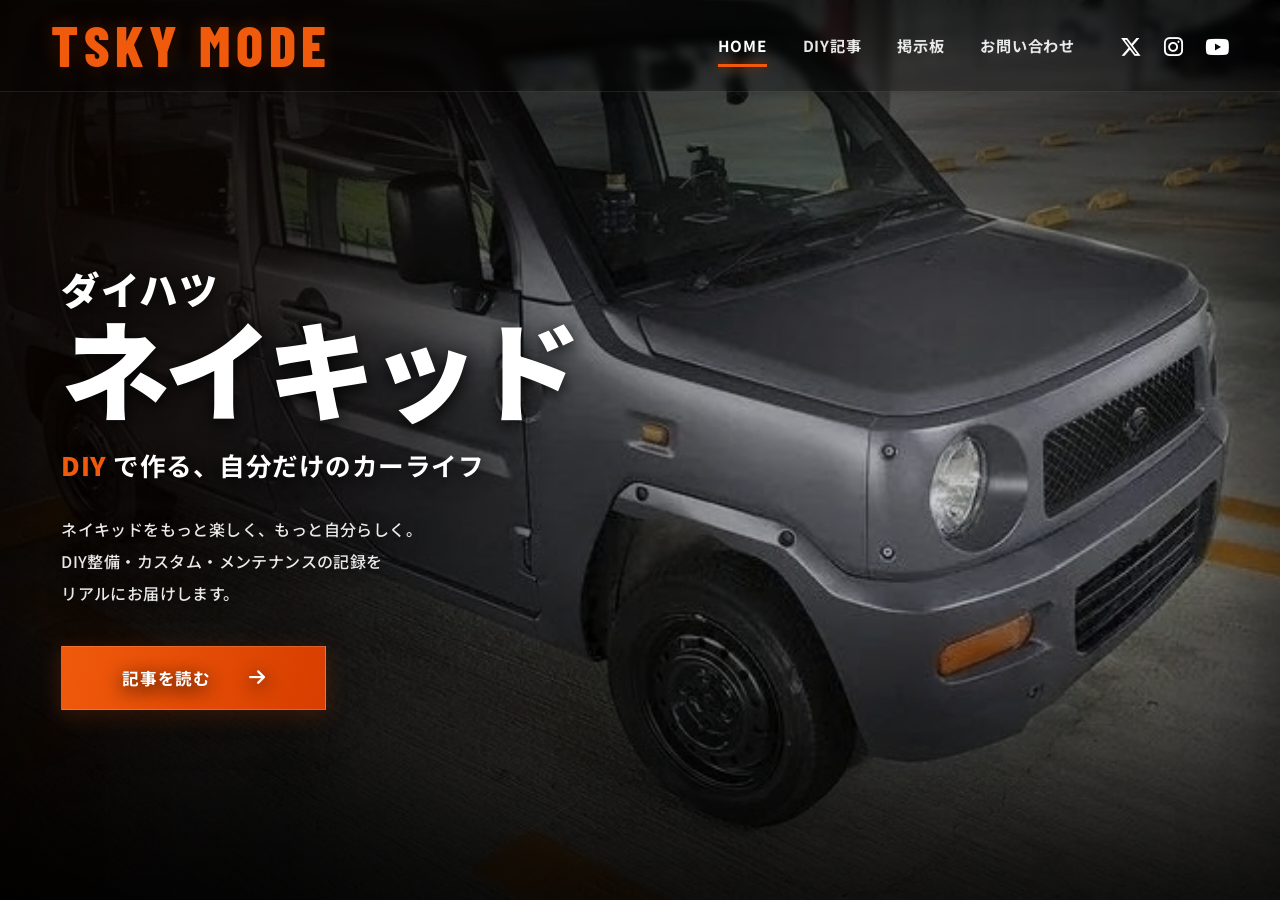
==== commit a1708392: "Update index.html" ====
--- a/index.html
+++ b/index.html
@@ -1414,9 +1414,6 @@
 </h1>
 
 
-<div class="orange-line"></div>
-
-
 </div>
 
 
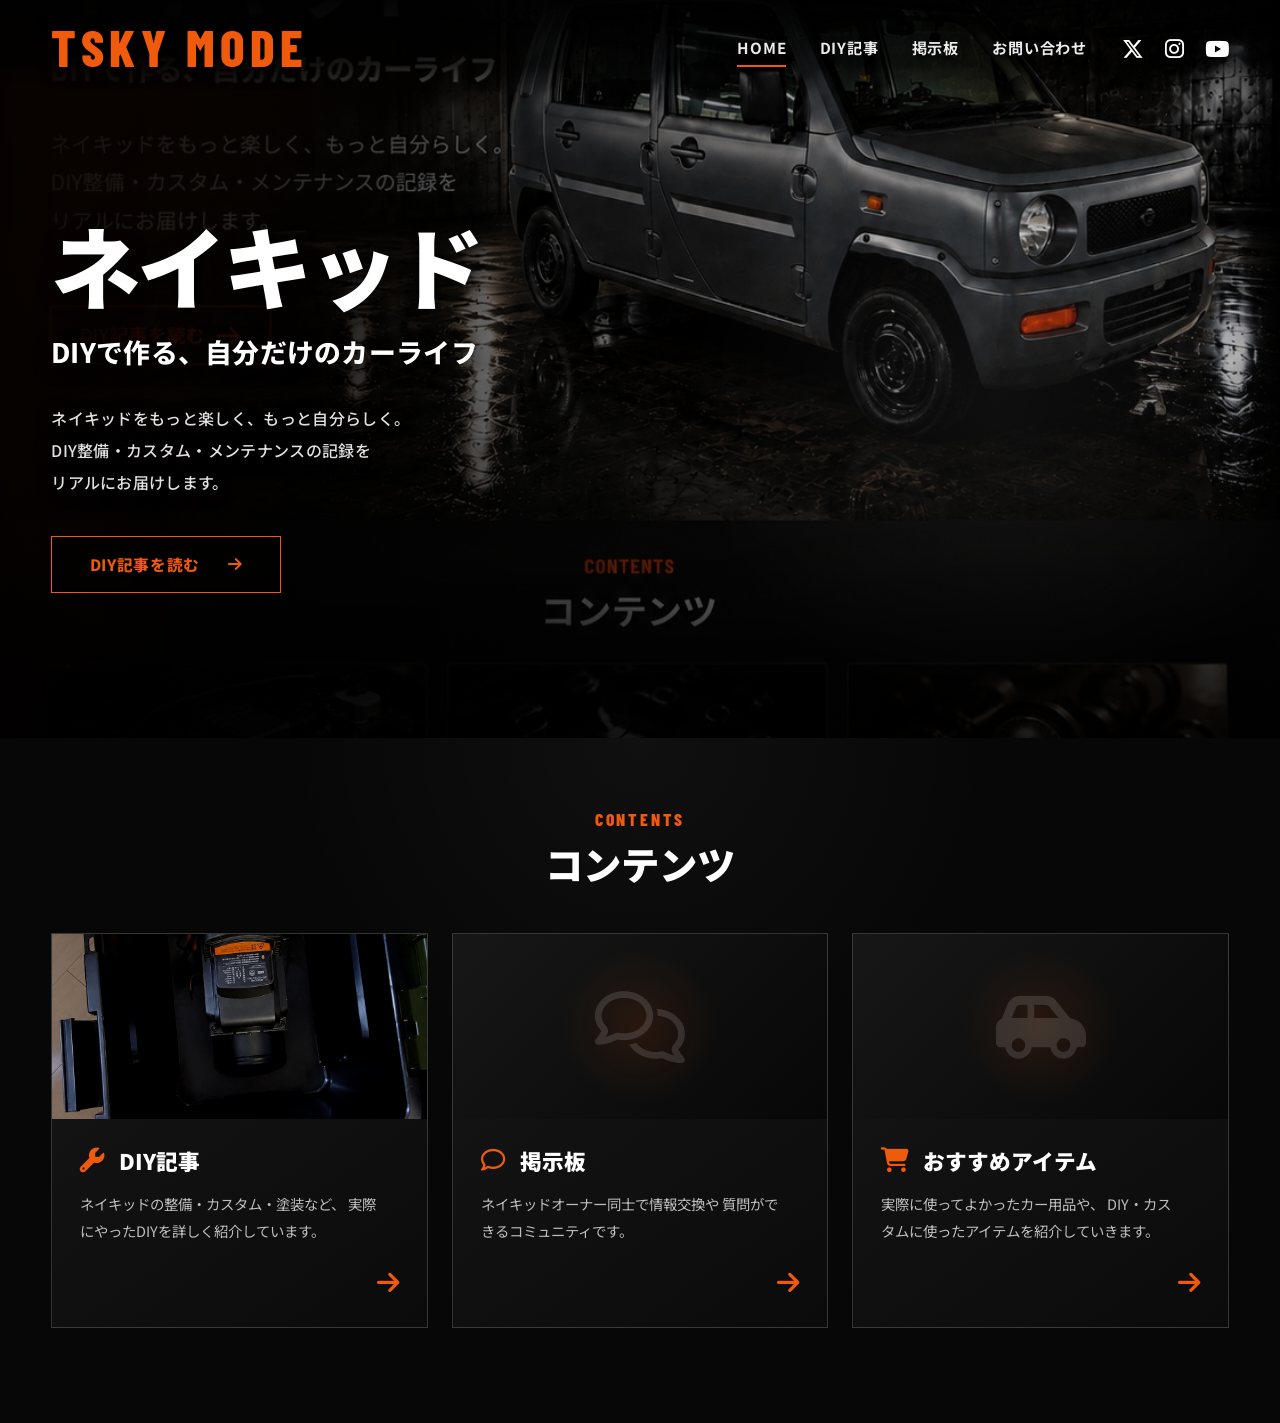
==== commit 8be2b93f: "Update index.html" ====
--- a/index.html
+++ b/index.html
@@ -8,10 +8,10 @@
 <meta name="viewport"
 content="width=device-width, initial-scale=1.0">
 
-<title>ダイハツ ネイキッド DIY整備＆チョイカスタム</title>
+<title>ダイハツ ネイキッド DIY整備＆チョイカスタム | TSKY MODE</title>
 
 <meta name="description"
-content="ダイハツ ネイキッドをDIY整備・カーオーディオ・チョイカスタムで楽しむブログ">
+content="ダイハツ ネイキッドをDIY整備・カスタム・メンテナンスで楽しむTSKY MODEのDIYブログ。">
 
 
 <!-- Google Fonts -->
@@ -23,7 +23,8 @@
 href="https://fonts.gstatic.com"
 crossorigin>
 
-<link href="https://fonts.googleapis.com/css2?family=Barlow+Condensed:wght@500;600;700;800&family=Noto+Sans+JP:wght@400;500;700;900&display=swap"
+<link
+href="https://fonts.googleapis.com/css2?family=Barlow+Condensed:wght@500;600;700;800&family=Noto+Sans+JP:wght@400;500;700;800;900&display=swap"
 rel="stylesheet">
 
 
@@ -50,6 +51,7 @@
 html {
     width: 100%;
     min-height: 100%;
+    scroll-behavior: smooth;
 }
 
 
@@ -63,8 +65,8 @@
     color: #ffffff;
 
     font-family:
-    "Noto Sans JP",
-    sans-serif;
+        "Noto Sans JP",
+        sans-serif;
 }
 
 
@@ -86,7 +88,266 @@
 
 
 /* ========================================
-   TOPページ
+   ヘッダー
+======================================== */
+
+.site-header {
+
+    position: absolute;
+
+    top: 0;
+    left: 0;
+
+    z-index: 100;
+
+    width: 100%;
+
+    padding:
+        24px 4%;
+
+    background:
+        linear-gradient(
+            180deg,
+            rgba(0,0,0,0.92),
+            rgba(0,0,0,0.60) 70%,
+            transparent
+        );
+}
+
+
+.header-inner {
+
+    display: flex;
+
+    align-items: center;
+
+    justify-content: space-between;
+
+    width:
+        min(1500px,100%);
+
+    margin:
+        0 auto;
+
+    gap:
+        35px;
+}
+
+
+
+/* ========================================
+   TSKY MODE ロゴ
+======================================== */
+
+.logo {
+
+    flex-shrink: 0;
+
+    color:
+        #f05a0c;
+
+    font-family:
+        "Barlow Condensed",
+        sans-serif;
+
+    font-size:
+        clamp(2.9rem,4vw,4rem);
+
+    font-weight:
+        800;
+
+    line-height:
+        0.9;
+
+    letter-spacing:
+        0.10em;
+
+    text-shadow:
+        0 3px 18px rgba(0,0,0,0.95);
+
+    transition:
+        color 0.25s ease,
+        transform 0.25s ease;
+}
+
+
+.logo:hover {
+
+    color:
+        #ff6816;
+
+    transform:
+        translateY(-2px);
+}
+
+
+
+/* ========================================
+   ナビゲーション
+======================================== */
+
+.site-nav {
+
+    margin-left: auto;
+}
+
+
+.nav-menu {
+
+    display: flex;
+
+    align-items: center;
+
+    gap:
+        clamp(24px,2.6vw,44px);
+}
+
+
+.nav-menu a {
+
+    position: relative;
+
+    display: block;
+
+    padding:
+        12px 0;
+
+    color:
+        rgba(255,255,255,0.92);
+
+    font-size:
+        0.95rem;
+
+    font-weight:
+        700;
+
+    letter-spacing:
+        0.05em;
+
+    text-shadow:
+        0 2px 8px rgba(0,0,0,0.95);
+
+    transition:
+        color 0.25s ease;
+}
+
+
+.nav-menu a:hover {
+
+    color:
+        #ffffff;
+}
+
+
+.nav-menu a::after {
+
+    content: "";
+
+    position: absolute;
+
+    left: 0;
+    bottom: 3px;
+
+    width: 0;
+
+    height: 2px;
+
+    background:
+        #f05a0c;
+
+    transition:
+        width 0.25s ease;
+}
+
+
+.nav-menu a:hover::after,
+.nav-menu a.active::after {
+
+    width: 100%;
+}
+
+
+
+/* ========================================
+   SNS
+======================================== */
+
+.social-links {
+
+    display: flex;
+
+    align-items: center;
+
+    gap:
+        21px;
+
+    flex-shrink: 0;
+}
+
+
+.social-links a {
+
+    color:
+        #ffffff;
+
+    font-size:
+        1.35rem;
+
+    filter:
+        drop-shadow(0 2px 7px rgba(0,0,0,0.9));
+
+    transition:
+        color 0.25s ease,
+        transform 0.25s ease;
+}
+
+
+.social-links a:hover {
+
+    color:
+        #f05a0c;
+
+    transform:
+        translateY(-3px);
+}
+
+
+
+/* ========================================
+   スマホメニューボタン
+======================================== */
+
+.menu-button {
+
+    display: none;
+
+    place-items: center;
+
+    width: 46px;
+    height: 46px;
+
+    margin-left: auto;
+
+    border:
+        1px solid rgba(255,255,255,0.20);
+
+    background:
+        rgba(0,0,0,0.68);
+
+    color:
+        #ffffff;
+
+    font-size:
+        1.3rem;
+
+    cursor:
+        pointer;
+}
+
+
+
+/* ========================================
+   メインビジュアル
 ======================================== */
 
 .hero {
@@ -95,43 +356,43 @@
 
     display: flex;
 
-    flex-direction: column;
+    align-items: center;
 
     width: 100%;
 
-    min-height: 100vh;
+    min-height:
+        clamp(720px,82vh,940px);
 
     overflow: hidden;
-
 
     background-image:
 
         linear-gradient(
             90deg,
-            rgba(0,0,0,0.90) 0%,
-            rgba(0,0,0,0.76) 22%,
-            rgba(0,0,0,0.42) 42%,
-            rgba(0,0,0,0.10) 68%,
-            rgba(0,0,0,0.22) 100%
+            rgba(0,0,0,0.95) 0%,
+            rgba(0,0,0,0.84) 20%,
+            rgba(0,0,0,0.53) 38%,
+            rgba(0,0,0,0.10) 64%,
+            rgba(0,0,0,0.08) 100%
         ),
 
         linear-gradient(
             180deg,
-            rgba(0,0,0,0.72) 0%,
-            rgba(0,0,0,0.08) 35%,
-            rgba(0,0,0,0.10) 64%,
-            rgba(0,0,0,0.75) 100%
+            rgba(0,0,0,0.30) 0%,
+            rgba(0,0,0,0.02) 48%,
+            rgba(0,0,0,0.70) 100%
         ),
 
-        url("images/naked-top.jpg");
-
-
-    background-repeat: no-repeat;
+        url("images/naked-top-new.jpg");
+
+    background-repeat:
+        no-repeat;
+
+    background-size:
+        cover;
 
     background-position:
-    75% center;
-
-    background-size: cover;
+        center center;
 }
 
 
@@ -140,7 +401,7 @@
    背景の質感
 ======================================== */
 
-.hero::before {
+.hero::after {
 
     content: "";
 
@@ -152,647 +413,544 @@
 
     pointer-events: none;
 
-
     background:
 
         radial-gradient(
-            circle at 72% 42%,
-            rgba(255,255,255,0.11),
-            transparent 31%
+            circle at 78% 54%,
+            rgba(255,255,255,0.06),
+            transparent 29%
         ),
 
         linear-gradient(
-            120deg,
-            rgba(239,91,12,0.06),
-            transparent 42%
+            115deg,
+            rgba(240,90,12,0.05),
+            transparent 35%
         );
-}
-
-
-
-/* ========================================
-   上下の影
-======================================== */
-
-.hero::after {
-
-    content: "";
-
-    position: absolute;
-
-    inset: 0;
-
-    z-index: 0;
-
-    pointer-events: none;
-
 
     box-shadow:
-
-        inset 0 100px 100px
-        rgba(0,0,0,0.30),
-
-        inset 0 -100px 120px
-        rgba(0,0,0,0.42);
-}
-
-
-
-/* ========================================
-   ヘッダー
-======================================== */
-
-.site-header {
+        inset 0 -120px 120px rgba(0,0,0,0.60);
+}
+
+
+
+/* ========================================
+   ヒーロー内側
+======================================== */
+
+.hero-inner {
 
     position: relative;
 
-    z-index: 20;
+    z-index: 5;
+
+    width:
+        min(1500px,92%);
+
+    margin:
+        0 auto;
+
+    padding:
+        155px 0 80px;
+}
+
+
+.hero-content {
+
+    width:
+        min(590px,100%);
+
+    text-shadow:
+        0 4px 18px rgba(0,0,0,0.98);
+}
+
+
+
+/* ========================================
+   ネイキッド
+======================================== */
+
+.hero-title {
+
+    margin-bottom:
+        22px;
+
+    color:
+        #ffffff;
+
+    font-size:
+        clamp(4rem,7vw,7rem);
+
+    font-weight:
+        900;
+
+    line-height:
+        1;
+
+    letter-spacing:
+        -0.045em;
+}
+
+
+
+/* ========================================
+   キャッチコピー
+======================================== */
+
+.hero-subtitle {
+
+    margin-bottom:
+        30px;
+
+    color:
+        #ffffff;
+
+    font-size:
+        clamp(1.3rem,2.1vw,2rem);
+
+    font-weight:
+        800;
+
+    line-height:
+        1.5;
+
+    letter-spacing:
+        0.01em;
+}
+
+
+
+/* ========================================
+   説明文
+======================================== */
+
+.hero-description {
+
+    max-width:
+        560px;
+
+    margin-bottom:
+        38px;
+
+    color:
+        rgba(255,255,255,0.88);
+
+    font-size:
+        clamp(0.96rem,1.25vw,1.08rem);
+
+    font-weight:
+        500;
+
+    line-height:
+        2;
+
+    letter-spacing:
+        0.02em;
+}
+
+
+
+/* ========================================
+   記事を読む
+======================================== */
+
+.hero-button {
+
+    display: inline-flex;
+
+    align-items: center;
+
+    justify-content: center;
+
+    gap:
+        28px;
+
+    min-width:
+        230px;
+
+    padding:
+        16px 25px;
+
+    border:
+        1px solid #f05a0c;
+
+    background:
+        rgba(0,0,0,0.40);
+
+    color:
+        #f05a0c;
+
+    font-size:
+        0.98rem;
+
+    font-weight:
+        800;
+
+    letter-spacing:
+        0.04em;
+
+    backdrop-filter:
+        blur(5px);
+
+    transition:
+        color 0.25s ease,
+        background 0.25s ease,
+        transform 0.25s ease,
+        box-shadow 0.25s ease;
+}
+
+
+.hero-button:hover {
+
+    color:
+        #ffffff;
+
+    background:
+        #f05a0c;
+
+    transform:
+        translateY(-3px);
+
+    box-shadow:
+        0 10px 30px rgba(240,90,12,0.25);
+}
+
+
+.hero-button i {
+
+    transition:
+        transform 0.25s ease;
+}
+
+
+.hero-button:hover i {
+
+    transform:
+        translateX(6px);
+}
+
+
+
+/* ========================================
+   コンテンツエリア
+======================================== */
+
+.contents-section {
+
+    position: relative;
+
+    padding:
+        70px 4% 95px;
+
+    background:
+
+        radial-gradient(
+            circle at 50% 0%,
+            rgba(255,255,255,0.035),
+            transparent 38%
+        ),
+
+        #070707;
+}
+
+
+.contents-inner {
+
+    width:
+        min(1450px,100%);
+
+    margin:
+        0 auto;
+}
+
+
+.contents-heading {
+
+    margin-bottom:
+        42px;
+
+    text-align:
+        center;
+}
+
+
+.contents-label {
+
+    margin-bottom:
+        5px;
+
+    color:
+        #f05a0c;
+
+    font-family:
+        "Barlow Condensed",
+        sans-serif;
+
+    font-size:
+        1.1rem;
+
+    font-weight:
+        800;
+
+    letter-spacing:
+        0.16em;
+}
+
+
+.contents-title {
+
+    color:
+        #ffffff;
+
+    font-size:
+        clamp(2rem,3vw,2.8rem);
+
+    font-weight:
+        900;
+}
+
+
+
+/* ========================================
+   コンテンツカード
+======================================== */
+
+.contents-grid {
+
+    display: grid;
+
+    grid-template-columns:
+        repeat(3,1fr);
+
+    gap:
+        24px;
+}
+
+
+.content-card {
+
+    position: relative;
+
+    display: flex;
+
+    flex-direction: column;
+
+    min-height:
+        350px;
+
+    overflow: hidden;
+
+    border:
+        1px solid rgba(255,255,255,0.16);
+
+    background:
+        linear-gradient(
+            145deg,
+            #161616,
+            #0b0b0b
+        );
+
+    transition:
+        transform 0.28s ease,
+        border-color 0.28s ease,
+        box-shadow 0.28s ease;
+}
+
+
+.content-card:hover {
+
+    transform:
+        translateY(-6px);
+
+    border-color:
+        rgba(240,90,12,0.65);
+
+    box-shadow:
+        0 22px 55px rgba(0,0,0,0.45);
+}
+
+
+
+/* ========================================
+   カード上部
+======================================== */
+
+.card-visual {
+
+    position: relative;
+
+    height:
+        185px;
+
+    overflow: hidden;
+
+    background:
+        #101010;
+}
+
+
+.card-visual img {
+
+    display: block;
 
     width: 100%;
+    height: 100%;
+
+    object-fit: cover;
+
+    filter:
+        brightness(0.78)
+        contrast(1.08);
+
+    transition:
+        transform 0.4s ease,
+        filter 0.4s ease;
+}
+
+
+.content-card:hover
+.card-visual img {
+
+    transform:
+        scale(1.045);
+
+    filter:
+        brightness(0.92)
+        contrast(1.10);
+}
+
+
+
+/* ========================================
+   画像をまだ用意していないカード用
+======================================== */
+
+.card-placeholder {
+
+    display: grid;
+
+    place-items: center;
+
+    width: 100%;
+    height: 100%;
+
+    background:
+
+        radial-gradient(
+            circle at center,
+            rgba(240,90,12,0.11),
+            transparent 38%
+        ),
+
+        linear-gradient(
+            135deg,
+            #171717,
+            #070707
+        );
+
+    color:
+        rgba(255,255,255,0.13);
+
+    font-size:
+        4.5rem;
+}
+
+
+
+/* ========================================
+   カード本文
+======================================== */
+
+.card-content {
+
+    position: relative;
+
+    display: flex;
+
+    flex: 1;
+
+    flex-direction: column;
 
     padding:
-    20px 4%;
-
-    border-bottom:
-    1px solid rgba(255,255,255,0.09);
-
-    background:
-    rgba(0,0,0,0.22);
-
-    backdrop-filter:
-    blur(5px);
-}
-
-
-
-.header-inner {
+        26px 28px 28px;
+}
+
+
+.card-title {
 
     display: flex;
 
     align-items: center;
 
-    justify-content: space-between;
-
-    width:
-    min(1500px,100%);
-
-    margin:
-    0 auto;
-
-    gap: 35px;
-}
-
-
-
-/* ========================================
-   TSKY MODE ロゴ
-======================================== */
-
-.logo {
-
-    flex-shrink: 0;
-
-    color: #f05a0c;
-
-    font-family:
-    "Barlow Condensed",
-    sans-serif;
+    gap:
+        14px;
+
+    margin-bottom:
+        15px;
+
+    color:
+        #ffffff;
 
     font-size:
-    clamp(3.2rem,4.4vw,4.2rem);
-
-    font-weight: 800;
-
-    line-height: 0.9;
-
-    letter-spacing: 0.10em;
-
-
-    text-shadow:
-
-        0 3px 15px
-        rgba(0,0,0,0.95),
-
-        0 0 18px
-        rgba(240,90,12,0.35);
-
+        1.35rem;
+
+    font-weight:
+        900;
+}
+
+
+.card-title i {
+
+    color:
+        #f05a0c;
+
+    font-size:
+        1.55rem;
+}
+
+
+.card-description {
+
+    padding-right:
+        18px;
+
+    color:
+        rgba(255,255,255,0.73);
+
+    font-size:
+        0.9rem;
+
+    line-height:
+        1.85;
+}
+
+
+.card-arrow {
+
+    align-self:
+        flex-end;
+
+    margin-top:
+        auto;
+
+    padding-top:
+        18px;
+
+    color:
+        #f05a0c;
+
+    font-size:
+        1.6rem;
 
     transition:
-    color 0.25s ease,
-    text-shadow 0.25s ease;
-}
-
-
-
-.logo:hover {
-
-    color: #ff6a18;
-
-
-    text-shadow:
-
-        0 3px 15px
-        rgba(0,0,0,0.95),
-
-        0 0 25px
-        rgba(240,90,12,0.55);
-}
-
-
-
-/* ========================================
-   ナビゲーション
-======================================== */
-
-.site-nav {
-
-    margin-left: auto;
-}
-
-
-
-.nav-menu {
-
-    display: flex;
-
-    align-items: center;
-
-    gap:
-    clamp(22px,2.8vw,48px);
-}
-
-
-
-.nav-menu a {
-
-    position: relative;
-
-    display: block;
-
-    padding:
-    11px 0;
-
-    color:
-    rgba(255,255,255,0.90);
-
-    font-size:
-    0.95rem;
-
-    font-weight: 700;
-
-    letter-spacing:
-    0.05em;
-
-    transition:
-    color 0.25s ease;
-}
-
-
-
-.nav-menu a::after {
-
-    content: "";
-
-    position: absolute;
-
-    left: 0;
-
-    bottom: 0;
-
-    width: 0;
-
-    height: 3px;
-
-    background:
-    #f05a0c;
-
-    box-shadow:
-    0 0 12px
-    rgba(240,90,12,0.65);
-
-    transition:
-    width 0.25s ease;
-}
-
-
-
-.nav-menu a:hover,
-.nav-menu a.active {
-
-    color: #ffffff;
-}
-
-
-
-.nav-menu a:hover::after,
-.nav-menu a.active::after {
-
-    width: 100%;
-}
-
-
-
-/* ========================================
-   SNS
-======================================== */
-
-.social-links {
-
-    display: flex;
-
-    align-items: center;
-
-    gap: 22px;
-
-    flex-shrink: 0;
-
-    margin-left:
-    10px;
-}
-
-
-
-.social-links a {
-
-    color: #ffffff;
-
-    font-size:
-    1.35rem;
-
-    transition:
-    color 0.25s ease,
-    transform 0.25s ease;
-}
-
-
-
-.social-links a:hover {
-
-    color:
-    #f05a0c;
+        transform 0.25s ease;
+}
+
+
+.content-card:hover
+.card-arrow {
 
     transform:
-    translateY(-3px);
-}
-
-
-
-/* ========================================
-   スマホメニューボタン
-======================================== */
-
-.menu-button {
-
-    display: none;
-
-    place-items: center;
-
-    width: 46px;
-
-    height: 46px;
-
-    margin-left: auto;
-
-    border:
-    1px solid
-    rgba(255,255,255,0.25);
-
-    background:
-    rgba(0,0,0,0.55);
-
-    color:
-    #ffffff;
-
-    font-size:
-    1.3rem;
-
-    cursor:
-    pointer;
-}
-
-
-
-/* ========================================
-   メインエリア
-======================================== */
-
-.hero-main {
-
-    position: relative;
-
-    z-index: 5;
-
-    display: flex;
-
-    flex: 1;
-
-    align-items: center;
-
-    width:
-    min(1500px,92%);
-
-    margin:
-    0 auto;
-
-    padding:
-    55px 0 70px;
-}
-
-
-
-.hero-content {
-
-    width:
-    min(700px,100%);
-
-    padding-left:
-    10px;
-
-    text-shadow:
-    0 4px 18px
-    rgba(0,0,0,0.95);
-}
-
-
-
-/* ========================================
-   ダイハツ
-======================================== */
-
-.brand-small {
-
-    margin-bottom:
-    4px;
-
-    color:
-    #ffffff;
-
-    font-size:
-    clamp(1.7rem,3vw,3rem);
-
-    font-weight:
-    900;
-
-    line-height:
-    1.15;
-
-    letter-spacing:
-    0.04em;
-}
-
-
-
-/* ========================================
-   ネイキッド＋オレンジ線
-======================================== */
-
-/*
-   title-wrapを文字幅に合わせます。
-   これによってオレンジ線も
-   ネイキッドの文字幅いっぱいになります。
-*/
-
-.title-wrap {
-
-    display:
-    inline-block;
-
-    margin-bottom:
-    27px;
-}
-
-
-
-.hero-title {
-
-    margin: 0;
-
-    color:
-    #ffffff;
-
-    font-size:
-    clamp(4.8rem,8.5vw,8.8rem);
-
-    font-weight:
-    900;
-
-    line-height:
-    0.95;
-
-    letter-spacing:
-    -0.055em;
-
-    white-space:
-    nowrap;
-}
-
-
-
-/* ネイキッドの文字幅いっぱい */
-
-.orange-line {
-
-    width: 100%;
-
-    height: 5px;
-
-    margin-top:
-    14px;
-
-    background:
-    #f05a0c;
-
-    box-shadow:
-
-        0 0 8px
-        rgba(240,90,12,0.90),
-
-        0 0 18px
-        rgba(240,90,12,0.45);
-}
-
-
-
-/* ========================================
-   キャッチコピー
-======================================== */
-
-.hero-subtitle {
-
-    margin-bottom:
-    29px;
-
-    color:
-    #ffffff;
-
-    font-size:
-    clamp(1.25rem,2vw,2rem);
-
-    font-weight:
-    700;
-
-    line-height:
-    1.55;
-
-    letter-spacing:
-    0.02em;
-}
-
-
-
-.hero-subtitle .accent {
-
-    color:
-    #f05a0c;
-
-    font-weight:
-    900;
-}
-
-
-
-/* ========================================
-   説明文
-======================================== */
-
-.hero-description {
-
-    max-width:
-    550px;
-
-    margin-bottom:
-    37px;
-
-    color:
-    rgba(255,255,255,0.91);
-
-    font-size:
-    clamp(0.95rem,1.25vw,1.12rem);
-
-    font-weight:
-    500;
-
-    line-height:
-    2;
-
-    letter-spacing:
-    0.025em;
-}
-
-
-
-/* ========================================
-   記事を読むボタン
-======================================== */
-
-.hero-button {
-
-    display:
-    inline-flex;
-
-    align-items:
-    center;
-
-    justify-content:
-    center;
-
-    gap:
-    38px;
-
-    min-width:
-    265px;
-
-    padding:
-    19px 31px;
-
-    border:
-    1px solid
-    rgba(255,255,255,0.16);
-
-
-    background:
-
-        linear-gradient(
-            105deg,
-            #f05a0c,
-            #d73e00
-        );
-
-
-    color:
-    #ffffff;
-
-    font-size:
-    1.04rem;
-
-    font-weight:
-    700;
-
-    letter-spacing:
-    0.04em;
-
-
-    box-shadow:
-
-        0 16px 40px
-        rgba(0,0,0,0.42),
-
-        0 6px 22px
-        rgba(240,90,12,0.28);
-
-
-    transition:
-
-        transform 0.25s ease,
-
-        box-shadow 0.25s ease,
-
-        background 0.25s ease;
-}
-
-
-
-.hero-button i {
-
-    font-size:
-    1.15rem;
-
-    transition:
-    transform 0.25s ease;
-}
-
-
-
-.hero-button:hover {
-
-    transform:
-    translateY(-3px);
-
-
-    background:
-
-        linear-gradient(
-            105deg,
-            #ff6918,
-            #e64500
-        );
-
-
-    box-shadow:
-
-        0 20px 48px
-        rgba(0,0,0,0.52),
-
-        0 8px 30px
-        rgba(240,90,12,0.40);
-}
-
-
-
-.hero-button:hover i {
-
-    transform:
-    translateX(7px);
+        translateX(7px);
 }
 
 
@@ -801,409 +959,393 @@
    タブレット
 ======================================== */
 
-@media screen and (max-width:1150px) {
+@media screen and
+(max-width:1100px) {
 
 
     .site-header {
 
         padding:
-        18px 3%;
+            20px 3%;
     }
 
 
     .header-inner {
 
         gap:
-        20px;
+            18px;
     }
 
 
     .logo {
 
         font-size:
-        clamp(2.6rem,4vw,3.5rem);
+            2.7rem;
     }
 
 
     .nav-menu {
 
         gap:
-        22px;
+            22px;
     }
 
 
     .social-links {
 
         gap:
-        15px;
+            15px;
+    }
+
+
+    .hero {
+
+        min-height:
+            760px;
+
+        background-position:
+            60% center;
+    }
+
+
+    .hero-inner {
+
+        width:
+            94%;
+    }
+
+
+    .hero-content {
+
+        width:
+            min(520px,100%);
+    }
+
+
+}
+
+
+
+/* ========================================
+   スマートフォン
+======================================== */
+
+@media screen and
+(max-width:850px) {
+
+
+    .site-header {
+
+        position: absolute;
+
+        padding:
+            15px 20px;
+
+        background:
+            rgba(0,0,0,0.60);
+    }
+
+
+    .header-inner {
+
+        gap:
+            12px;
+    }
+
+
+    .logo {
+
+        font-size:
+            2.25rem;
+    }
+
+
+    .menu-button {
+
+        display:
+            grid;
+    }
+
+
+    .site-nav {
 
         margin-left:
-        0;
+            0;
+    }
+
+
+    .nav-menu {
+
+        position:
+            absolute;
+
+        top:
+            74px;
+
+        left:
+            18px;
+
+        right:
+            18px;
+
+        display:
+            none;
+
+        flex-direction:
+            column;
+
+        align-items:
+            stretch;
+
+        gap:
+            0;
+
+        padding:
+            8px 20px;
+
+        border:
+            1px solid rgba(255,255,255,0.13);
+
+        background:
+            rgba(5,5,5,0.98);
+
+        box-shadow:
+            0 20px 50px rgba(0,0,0,0.72);
+
+        backdrop-filter:
+            blur(14px);
+    }
+
+
+    .nav-menu.open {
+
+        display:
+            flex;
+    }
+
+
+    .nav-menu li {
+
+        border-bottom:
+            1px solid rgba(255,255,255,0.09);
+    }
+
+
+    .nav-menu li:last-child {
+
+        border-bottom:
+            0;
+    }
+
+
+    .nav-menu a {
+
+        padding:
+            17px 5px;
+    }
+
+
+    .social-links {
+
+        display:
+            none;
     }
 
 
     .hero {
 
-        background-position:
-        63% center;
-    }
-
-
-    .hero-main {
-
-        width:
-        94%;
-    }
-
-
-}
-
-
-
-/* ========================================
-   スマートフォン
-======================================== */
-
-@media screen and (max-width:850px) {
-
-
-    .hero {
-
         min-height:
-        100svh;
-
+            760px;
+
+        align-items:
+            flex-end;
 
         background-image:
 
             linear-gradient(
                 180deg,
-                rgba(0,0,0,0.48) 0%,
-                rgba(0,0,0,0.20) 30%,
-                rgba(0,0,0,0.70) 58%,
-                rgba(0,0,0,0.96) 100%
+                rgba(0,0,0,0.18) 0%,
+                rgba(0,0,0,0.20) 37%,
+                rgba(0,0,0,0.84) 66%,
+                rgba(0,0,0,0.98) 100%
             ),
 
-            url("images/naked-top.jpg");
-
+            url("images/naked-top-new.jpg");
 
         background-position:
-        59% center;
-    }
-
+            67% center;
+    }
+
+
+    .hero-inner {
+
+        width:
+            calc(100% - 38px);
+
+        padding:
+            110px 0 48px;
+    }
+
+
+    .hero-content {
+
+        width:
+            100%;
+    }
+
+
+    .hero-title {
+
+        margin-bottom:
+            17px;
+
+        font-size:
+            clamp(3.3rem,15vw,5rem);
+    }
+
+
+    .hero-subtitle {
+
+        margin-bottom:
+            18px;
+
+        font-size:
+            1.16rem;
+    }
+
+
+    .hero-description {
+
+        margin-bottom:
+            27px;
+
+        font-size:
+            0.9rem;
+
+        line-height:
+            1.85;
+    }
+
+
+    .hero-description br {
+
+        display:
+            none;
+    }
+
+
+    .contents-section {
+
+        padding:
+            55px 18px 70px;
+    }
+
+
+    .contents-grid {
+
+        grid-template-columns:
+            1fr;
+
+        gap:
+            20px;
+    }
+
+
+    .content-card {
+
+        min-height:
+            0;
+    }
+
+
+    .card-visual {
+
+        height:
+            220px;
+    }
+
+
+}
+
+
+
+/* ========================================
+   小さいスマートフォン
+======================================== */
+
+@media screen and
+(max-width:470px) {
 
 
     .site-header {
 
         padding:
-        15px 20px;
-    }
-
-
-
-    .header-inner {
-
-        gap:
-        12px;
-    }
-
+            14px 15px;
+    }
 
 
     .logo {
 
         font-size:
-        2.25rem;
-
-        letter-spacing:
-        0.08em;
-    }
-
-
-
-    .menu-button {
-
-        display:
-        grid;
-    }
-
-
-
-    .site-nav {
-
-        margin-left:
-        0;
-    }
-
-
-
-    .nav-menu {
-
-        position:
-        absolute;
-
-        top:
-        76px;
-
-        left:
-        18px;
-
-        right:
-        18px;
-
-
-        display:
-        none;
-
-        flex-direction:
-        column;
-
-        align-items:
-        stretch;
-
-        gap:
-        0;
-
-        padding:
-        8px 20px;
-
-
-        border:
-        1px solid
-        rgba(255,255,255,0.13);
-
-
-        background:
-        rgba(5,5,5,0.97);
-
-
-        box-shadow:
-        0 20px 50px
-        rgba(0,0,0,0.65);
-
-
-        backdrop-filter:
-        blur(15px);
-    }
-
-
-
-    .nav-menu.open {
-
-        display:
-        flex;
-    }
-
-
-
-    .nav-menu li {
-
-        border-bottom:
-        1px solid
-        rgba(255,255,255,0.09);
-    }
-
-
-
-    .nav-menu li:last-child {
-
-        border-bottom:
-        0;
-    }
-
-
-
-    .nav-menu a {
-
-        padding:
-        17px 5px;
-    }
-
-
-
-    .social-links {
-
-        display:
-        none;
-    }
-
-
-
-    .hero-main {
-
-        align-items:
-        flex-end;
+            2rem;
+    }
+
+
+    .hero {
+
+        min-height:
+            720px;
+
+        background-position:
+            69% center;
+    }
+
+
+    .hero-inner {
 
         width:
-        calc(100% - 40px);
-
-        padding:
-        80px 0 43px;
-    }
-
-
-
-    .hero-content {
+            calc(100% - 30px);
+
+        padding-bottom:
+            38px;
+    }
+
+
+    .hero-title {
+
+        font-size:
+            3.5rem;
+    }
+
+
+    .hero-subtitle {
+
+        font-size:
+            1.05rem;
+    }
+
+
+    .hero-button {
 
         width:
-        100%;
+            100%;
+    }
+
+
+    .contents-section {
 
         padding-left:
-        0;
-    }
-
-
-
-    .brand-small {
-
-        font-size:
-        1.55rem;
-    }
-
-
-
-    .hero-title {
-
-        font-size:
-        clamp(3.7rem,17vw,5.8rem);
-    }
-
-
-
-    .title-wrap {
-
-        margin-bottom:
-        20px;
-    }
-
-
-
-    .orange-line {
+            14px;
+
+        padding-right:
+            14px;
+    }
+
+
+    .card-visual {
 
         height:
-        4px;
-
-        margin-top:
-        10px;
-    }
-
-
-
-    .hero-subtitle {
-
-        margin-bottom:
-        19px;
-
-        font-size:
-        1.17rem;
-    }
-
-
-
-    .hero-description {
-
-        margin-bottom:
-        27px;
-
-        font-size:
-        0.9rem;
-
-        line-height:
-        1.85;
-    }
-
-
-
-    .hero-button {
-
-        min-width:
-        220px;
-
-        padding:
-        16px 25px;
-    }
-
-
-}
-
-
-
-/* ========================================
-   小さいスマートフォン
-======================================== */
-
-@media screen and (max-width:470px) {
-
-
-    .hero {
-
-        background-position:
-        57% center;
-    }
-
-
-
-    .site-header {
-
-        padding:
-        14px 15px;
-    }
-
-
-
-    .logo {
-
-        font-size:
-        2rem;
-    }
-
-
-
-    .hero-main {
-
-        width:
-        calc(100% - 30px);
-    }
-
-
-
-    .hero-title {
-
-        font-size:
-        3.55rem;
-    }
-
-
-
-    .orange-line {
-
-        height:
-        4px;
-
-        margin-top:
-        9px;
-    }
-
-
-
-    .hero-subtitle {
-
-        font-size:
-        1.05rem;
-    }
-
-
-
-    .hero-description br {
-
-        display:
-        none;
-    }
-
-
-
-    .hero-button {
-
-        width:
-        100%;
+            185px;
     }
 
 
@@ -1215,11 +1357,7 @@
 </head>
 
 
-
 <body>
-
-
-<main class="hero">
 
 
 
@@ -1233,10 +1371,8 @@
 <div class="header-inner">
 
 
-
-<!-- ロゴ -->
-
-<a href="index.html"
+<a
+href="index.html"
 class="logo">
 
 TSKY MODE
@@ -1244,8 +1380,6 @@
 </a>
 
 
-
-<!-- スマホ用メニューボタン -->
 
 <button
 class="menu-button"
@@ -1260,8 +1394,6 @@
 
 
 
-<!-- ナビゲーション -->
-
 <nav
 class="site-nav"
 aria-label="メインメニュー">
@@ -1272,7 +1404,6 @@
 id="navMenu">
 
 
-
 <li>
 
 <a
@@ -1286,7 +1417,6 @@
 </li>
 
 
-
 <li>
 
 <a href="diy_deck.html">
@@ -1298,7 +1428,6 @@
 </li>
 
 
-
 <li>
 
 <a href="bbs.html">
@@ -1310,7 +1439,6 @@
 </li>
 
 
-
 <li>
 
 <a href="mailto:t.skymode51@gmail.com">
@@ -1322,15 +1450,12 @@
 </li>
 
 
-
 </ul>
 
 
 </nav>
 
 
-
-<!-- SNS -->
 
 <div class="social-links">
 
@@ -1346,7 +1471,6 @@
 </a>
 
 
-
 <a
 href="#"
 target="_blank"
@@ -1358,7 +1482,6 @@
 </a>
 
 
-
 <a
 href="#"
 target="_blank"
@@ -1381,101 +1504,287 @@
 
 
 <!-- ======================================
-     メインビジュアル
+     HERO
 ======================================= -->
 
-<section class="hero-main">
+<main>
+
+
+<section class="hero">
+
+
+<div class="hero-inner">
 
 
 <div class="hero-content">
 
 
-
-<p class="brand-small">
-
-ダイハツ
+<h1 class="hero-title">
+
+ネイキッド
+
+</h1>
+
+
+<h2 class="hero-subtitle">
+
+DIYで作る、自分だけのカーライフ
+
+</h2>
+
+
+<p class="hero-description">
+
+ネイキッドをもっと楽しく、もっと自分らしく。<br>
+
+DIY整備・カスタム・メンテナンスの記録を<br>
+
+リアルにお届けします。
 
 </p>
-
-
-
-<!--
-     ネイキッドとオレンジ線を
-     1つのグループにしています
--->
-
-<div class="title-wrap">
-
-
-<h1 class="hero-title">
-
-ネイキッド
-
-</h1>
-
-
-</div>
-
-
-
-<h2 class="hero-subtitle">
-
-<span class="accent">
-
-DIY
-
-</span>
-
-で作る、自分だけのカーライフ
-
-</h2>
-
-
-
-<p class="hero-description">
-
-ネイキッドをもっと楽しく、もっと自分らしく。<br>
-
-DIY整備・カスタム・メンテナンスの記録を<br>
-
-リアルにお届けします。
-
-</p>
-
 
 
 <a
 href="diy_deck.html"
 class="hero-button">
 
-
 <span>
 
-記事を読む
+DIY記事を読む
 
 </span>
 
-
 <i class="fa-solid fa-arrow-right"></i>
 
-
 </a>
 
 
-
 </div>
 
 
+</div>
+
+
 </section>
 
 
 
+<!-- ======================================
+     CONTENTS
+======================================= -->
+
+<section class="contents-section">
+
+
+<div class="contents-inner">
+
+
+<div class="contents-heading">
+
+
+<p class="contents-label">
+
+CONTENTS
+
+</p>
+
+
+<h2 class="contents-title">
+
+コンテンツ
+
+</h2>
+
+
+</div>
+
+
+
+<div class="contents-grid">
+
+
+
+<!-- ======================================
+     DIY記事
+======================================= -->
+
+<a
+href="diy_deck.html"
+class="content-card">
+
+
+<div class="card-visual">
+
+
+<img
+src="images/compressor-box.jpg"
+alt="DIY記事">
+
+
+</div>
+
+
+<div class="card-content">
+
+
+<h3 class="card-title">
+
+<i class="fa-solid fa-wrench"></i>
+
+DIY記事
+
+</h3>
+
+
+<p class="card-description">
+
+ネイキッドの整備・カスタム・塗装など、
+実際にやったDIYを詳しく紹介しています。
+
+</p>
+
+
+<div class="card-arrow">
+
+<i class="fa-solid fa-arrow-right"></i>
+
+</div>
+
+
+</div>
+
+
+</a>
+
+
+
+<!-- ======================================
+     掲示板
+======================================= -->
+
+<a
+href="bbs.html"
+class="content-card">
+
+
+<div class="card-visual">
+
+
+<div class="card-placeholder">
+
+<i class="fa-regular fa-comments"></i>
+
+</div>
+
+
+</div>
+
+
+<div class="card-content">
+
+
+<h3 class="card-title">
+
+<i class="fa-regular fa-comment"></i>
+
+掲示板
+
+</h3>
+
+
+<p class="card-description">
+
+ネイキッドオーナー同士で情報交換や
+質問ができるコミュニティです。
+
+</p>
+
+
+<div class="card-arrow">
+
+<i class="fa-solid fa-arrow-right"></i>
+
+</div>
+
+
+</div>
+
+
+</a>
+
+
+
+<!-- ======================================
+     おすすめアイテム
+======================================= -->
+
+<a
+href="#"
+class="content-card">
+
+
+<div class="card-visual">
+
+
+<div class="card-placeholder">
+
+<i class="fa-solid fa-car-side"></i>
+
+</div>
+
+
+</div>
+
+
+<div class="card-content">
+
+
+<h3 class="card-title">
+
+<i class="fa-solid fa-cart-shopping"></i>
+
+おすすめアイテム
+
+</h3>
+
+
+<p class="card-description">
+
+実際に使ってよかったカー用品や、
+DIY・カスタムに使ったアイテムを紹介していきます。
+
+</p>
+
+
+<div class="card-arrow">
+
+<i class="fa-solid fa-arrow-right"></i>
+
+</div>
+
+
+</div>
+
+
+</a>
+
+
+
+</div>
+
+
+</div>
+
+
+</section>
+
+
 </main>
 
 
 
 <!-- ======================================
-     スマホメニュー
+     JavaScript
 ======================================= -->
 
 <script>
@@ -1543,14 +1852,10 @@
 
 
 
-/* メニューリンクを押したら閉じる */
-
-const navigationLinks =
-navMenu.querySelectorAll("a");
-
-
-navigationLinks.forEach(
-function (link) {
+navMenu
+.querySelectorAll("a")
+.forEach(
+function(link) {
 
 
 link.addEventListener(
@@ -1588,11 +1893,9 @@
 
 
 
-/* メニュー外をクリックしたら閉じる */
-
 document.addEventListener(
 "click",
-function (event) {
+function(event) {
 
 
 const clickedMenuButton =
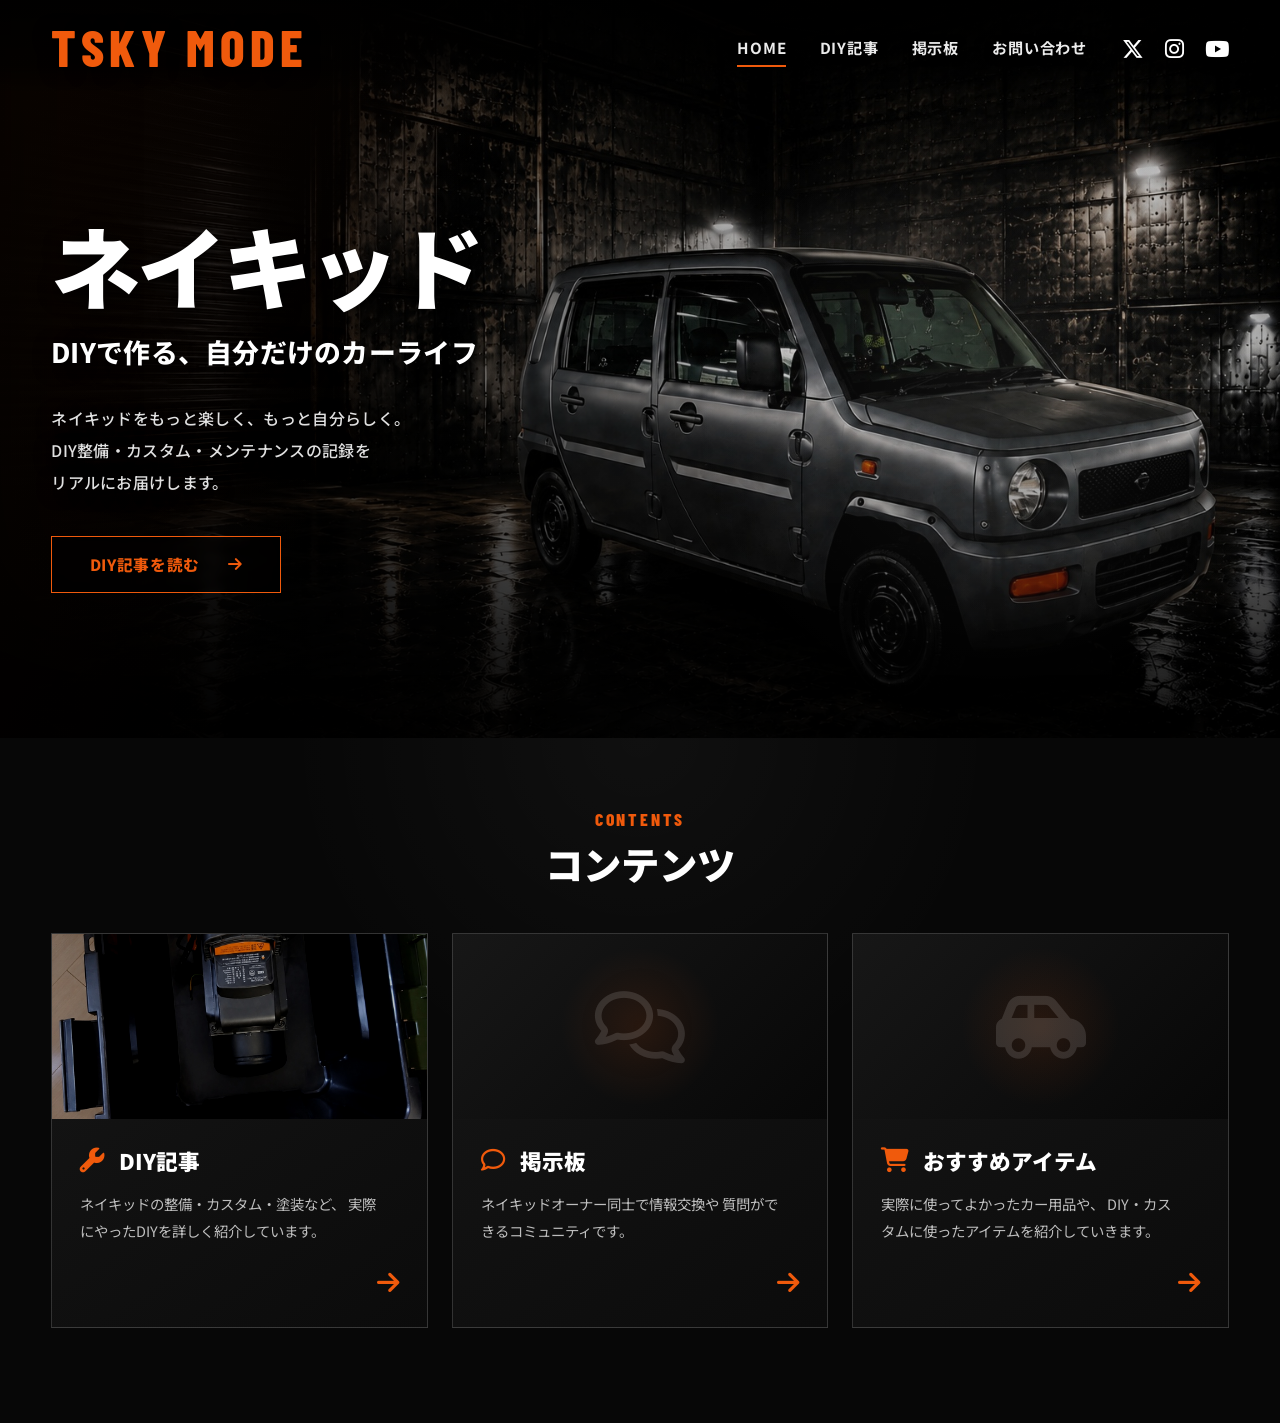
==== commit 7c8b58c7: "Update index.html" ====
--- a/index.html
+++ b/index.html
@@ -132,7 +132,6 @@
     gap:
         35px;
 }
-
 
 
 /* ========================================
